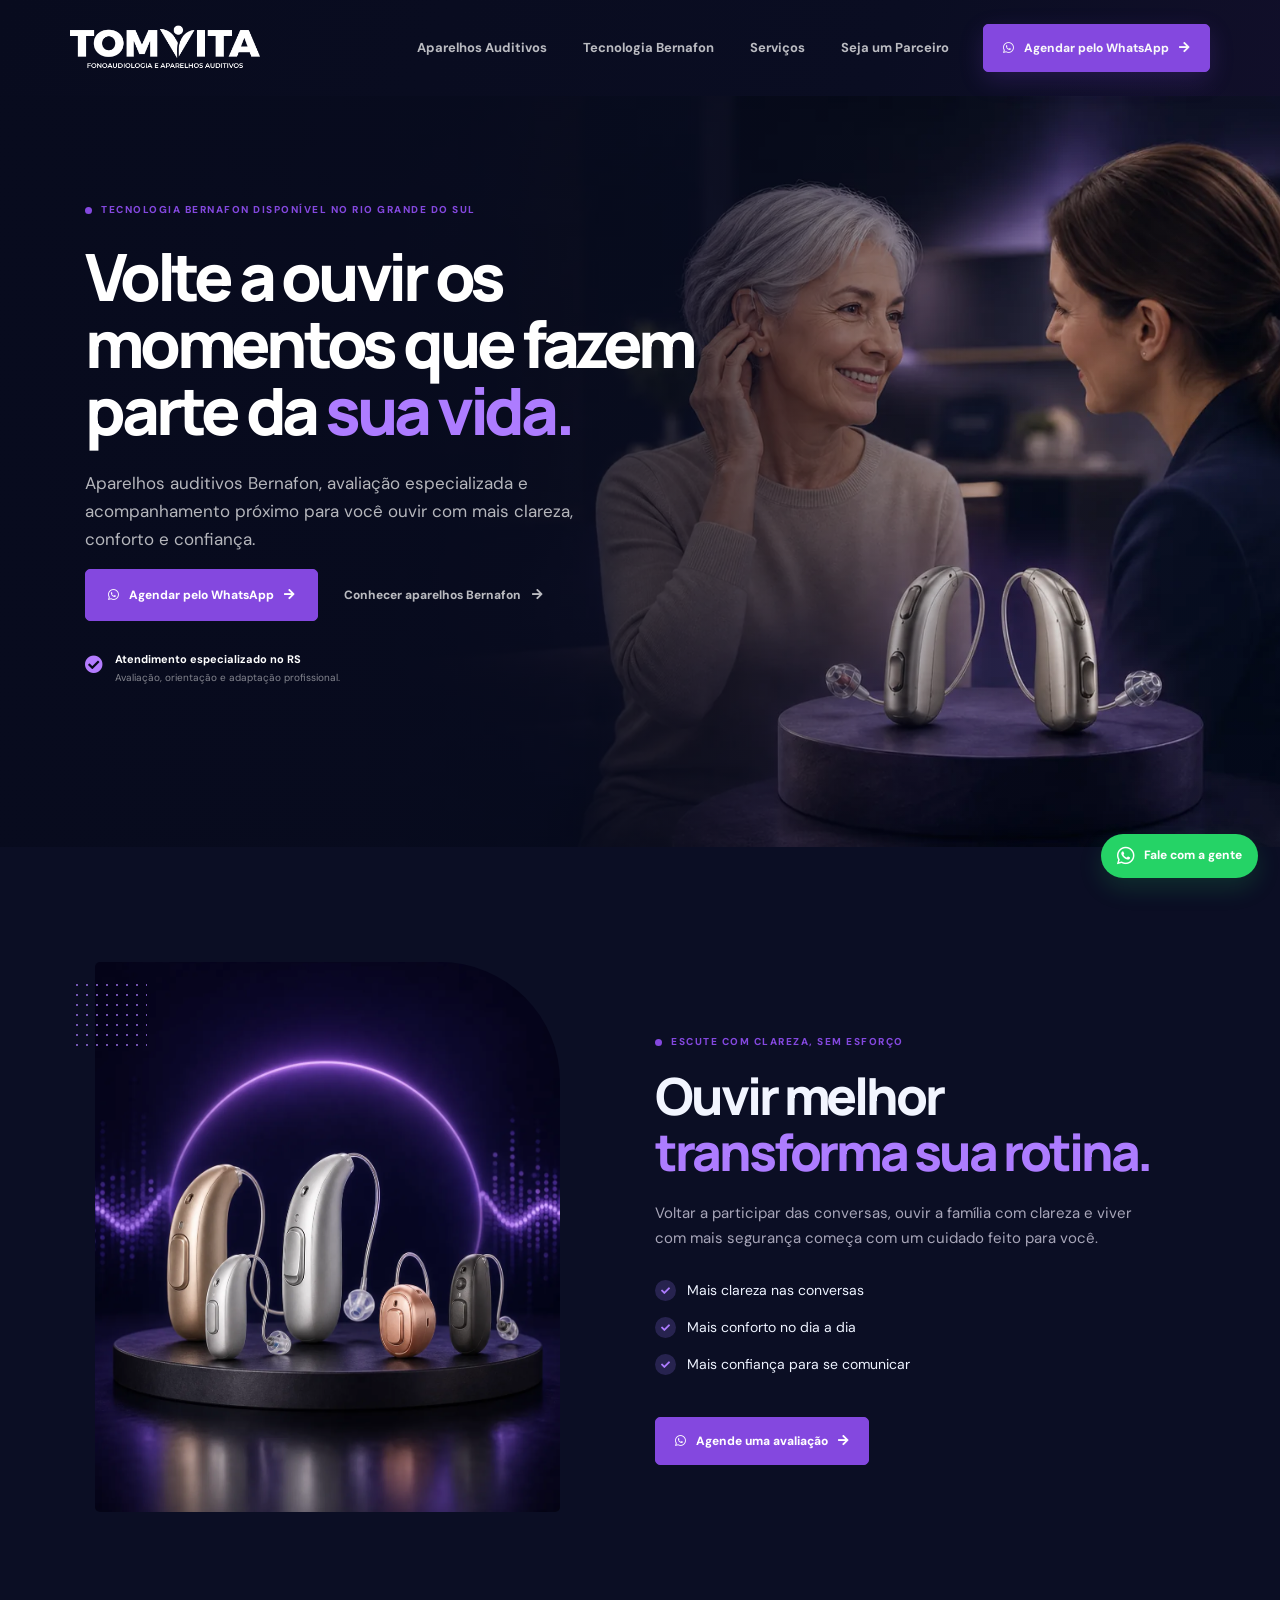
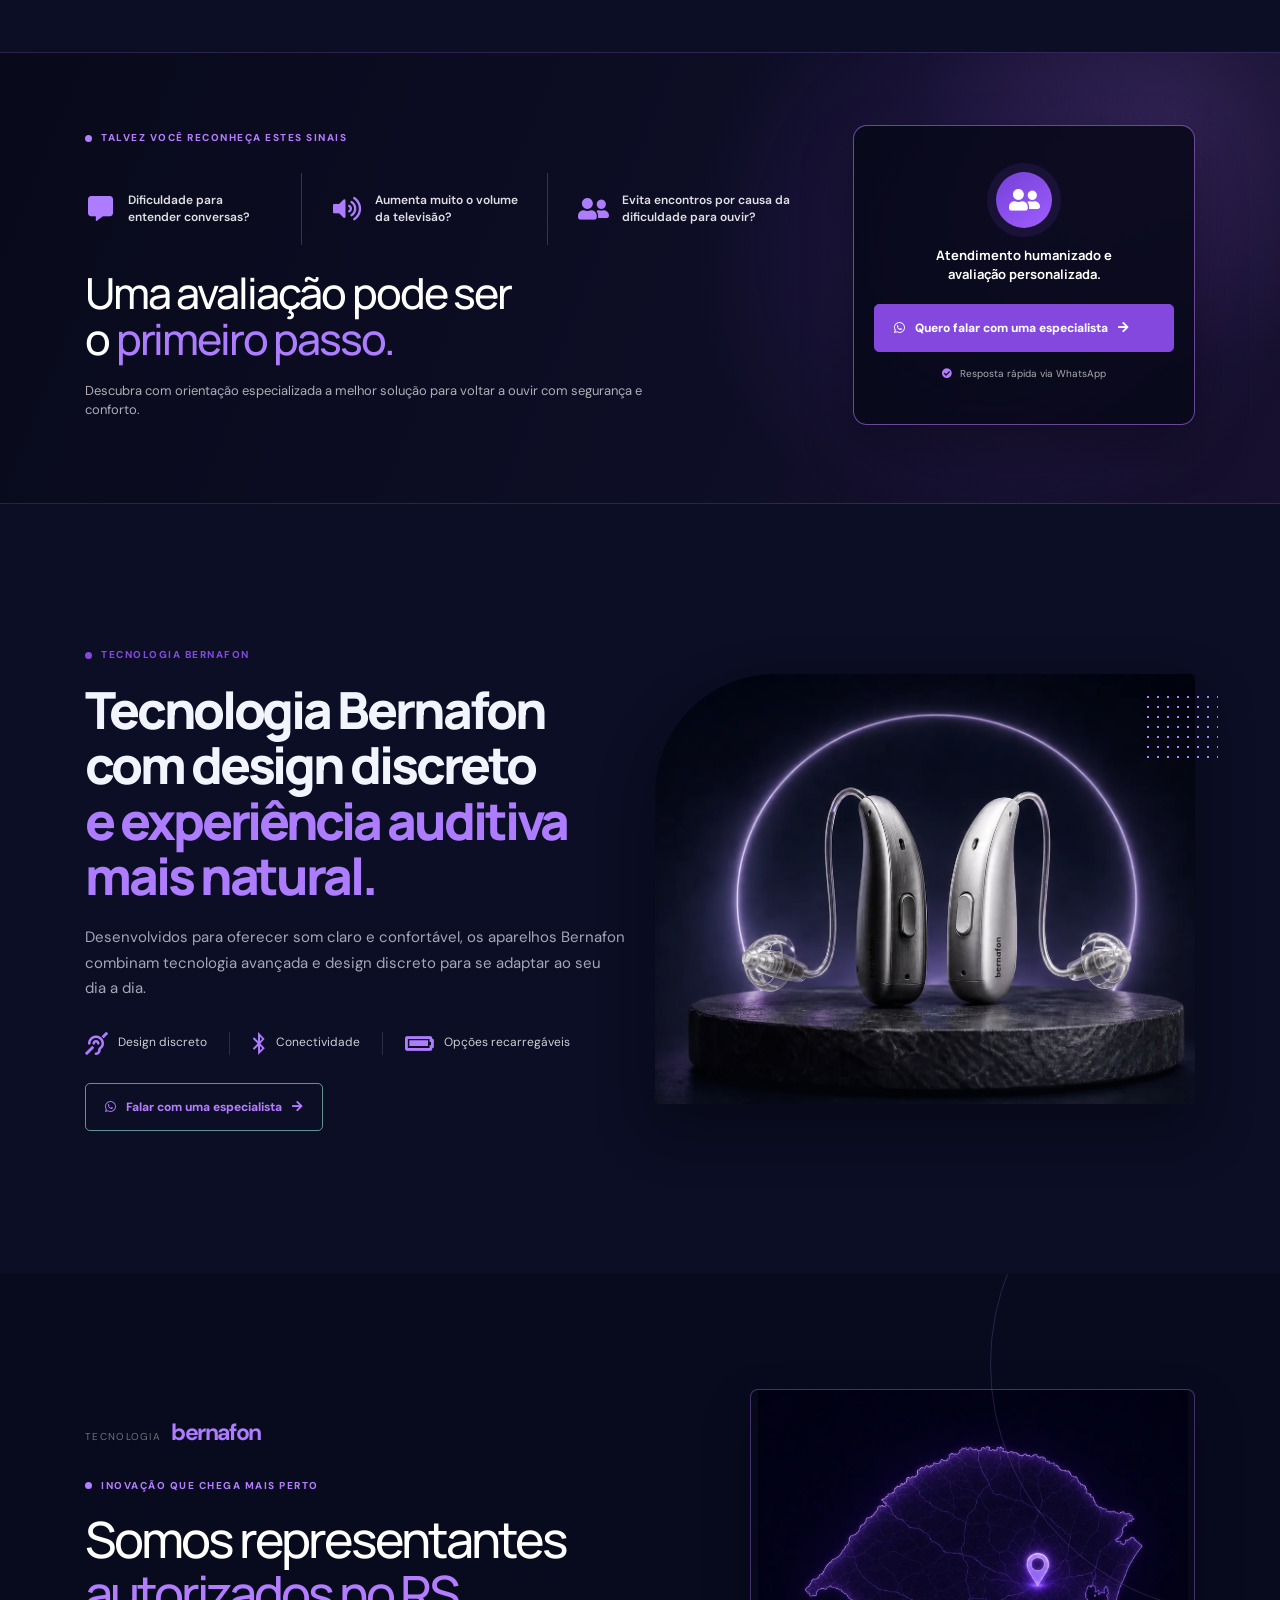
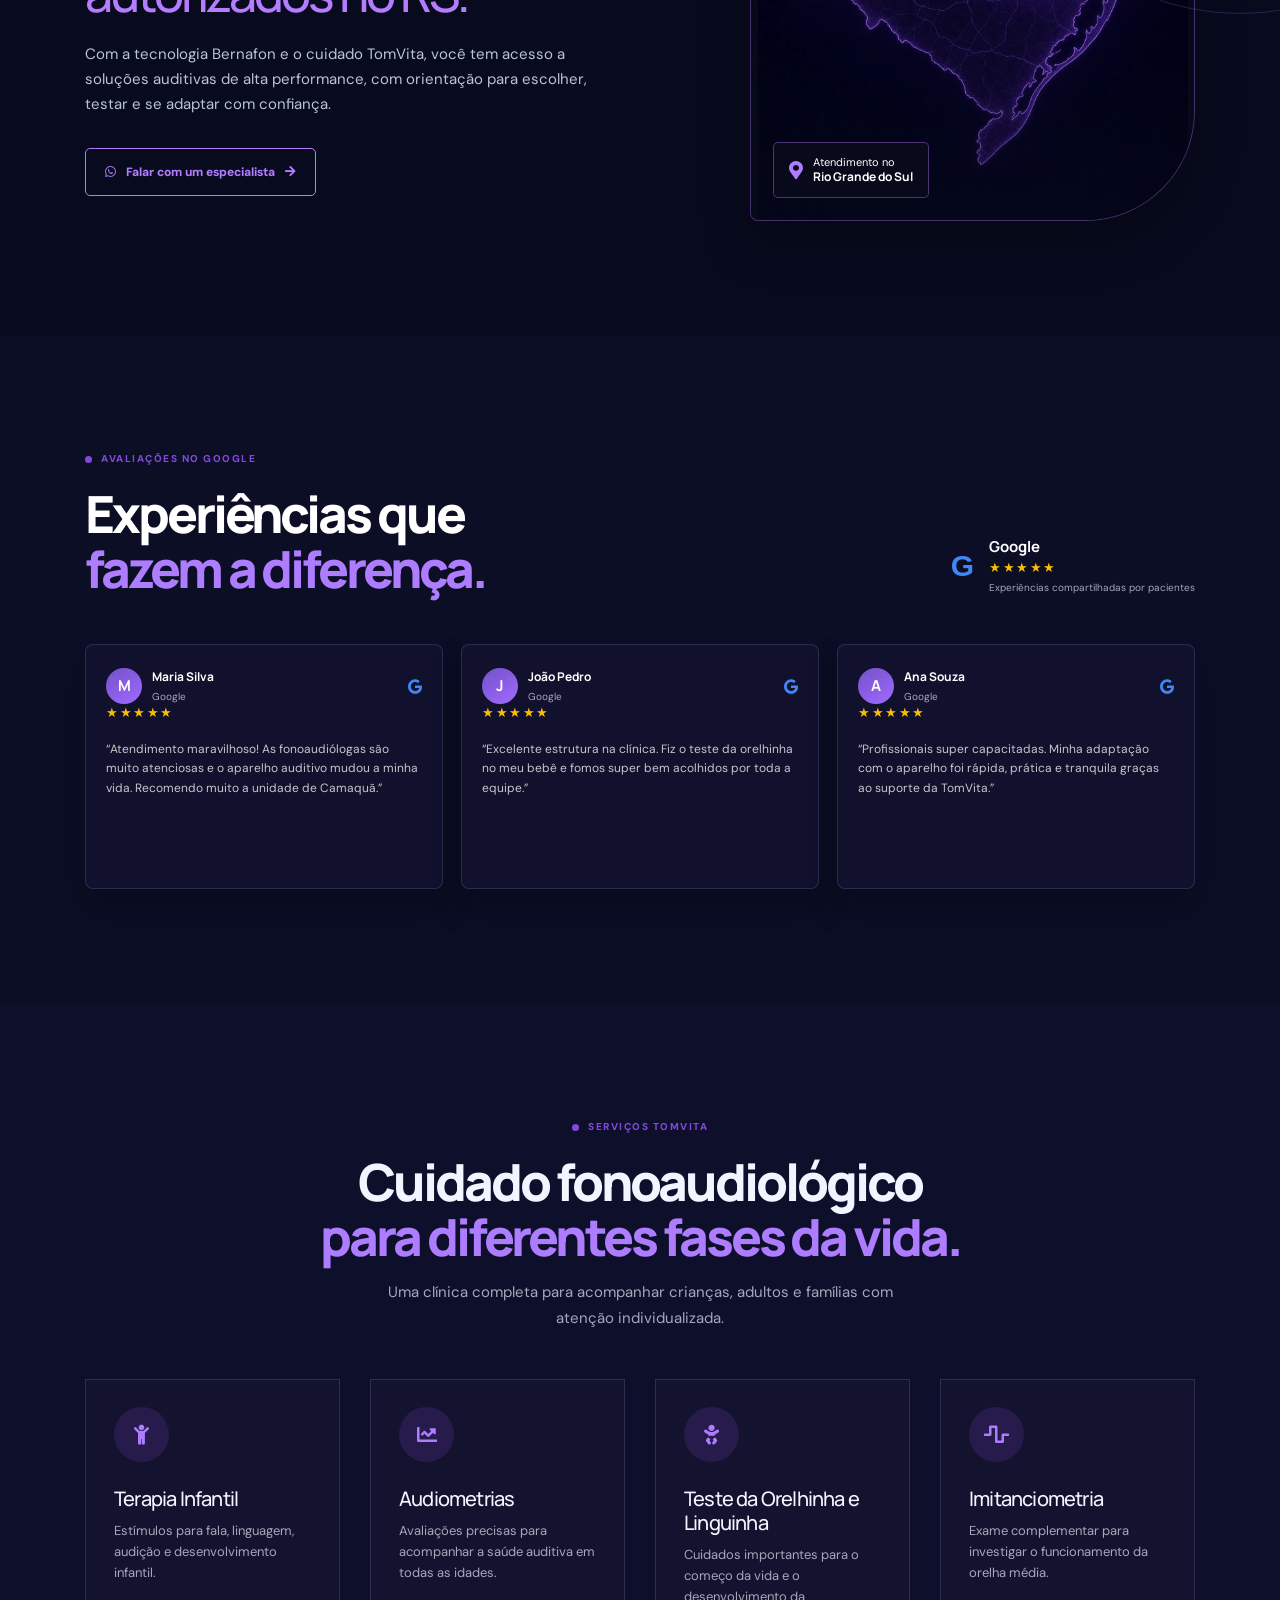
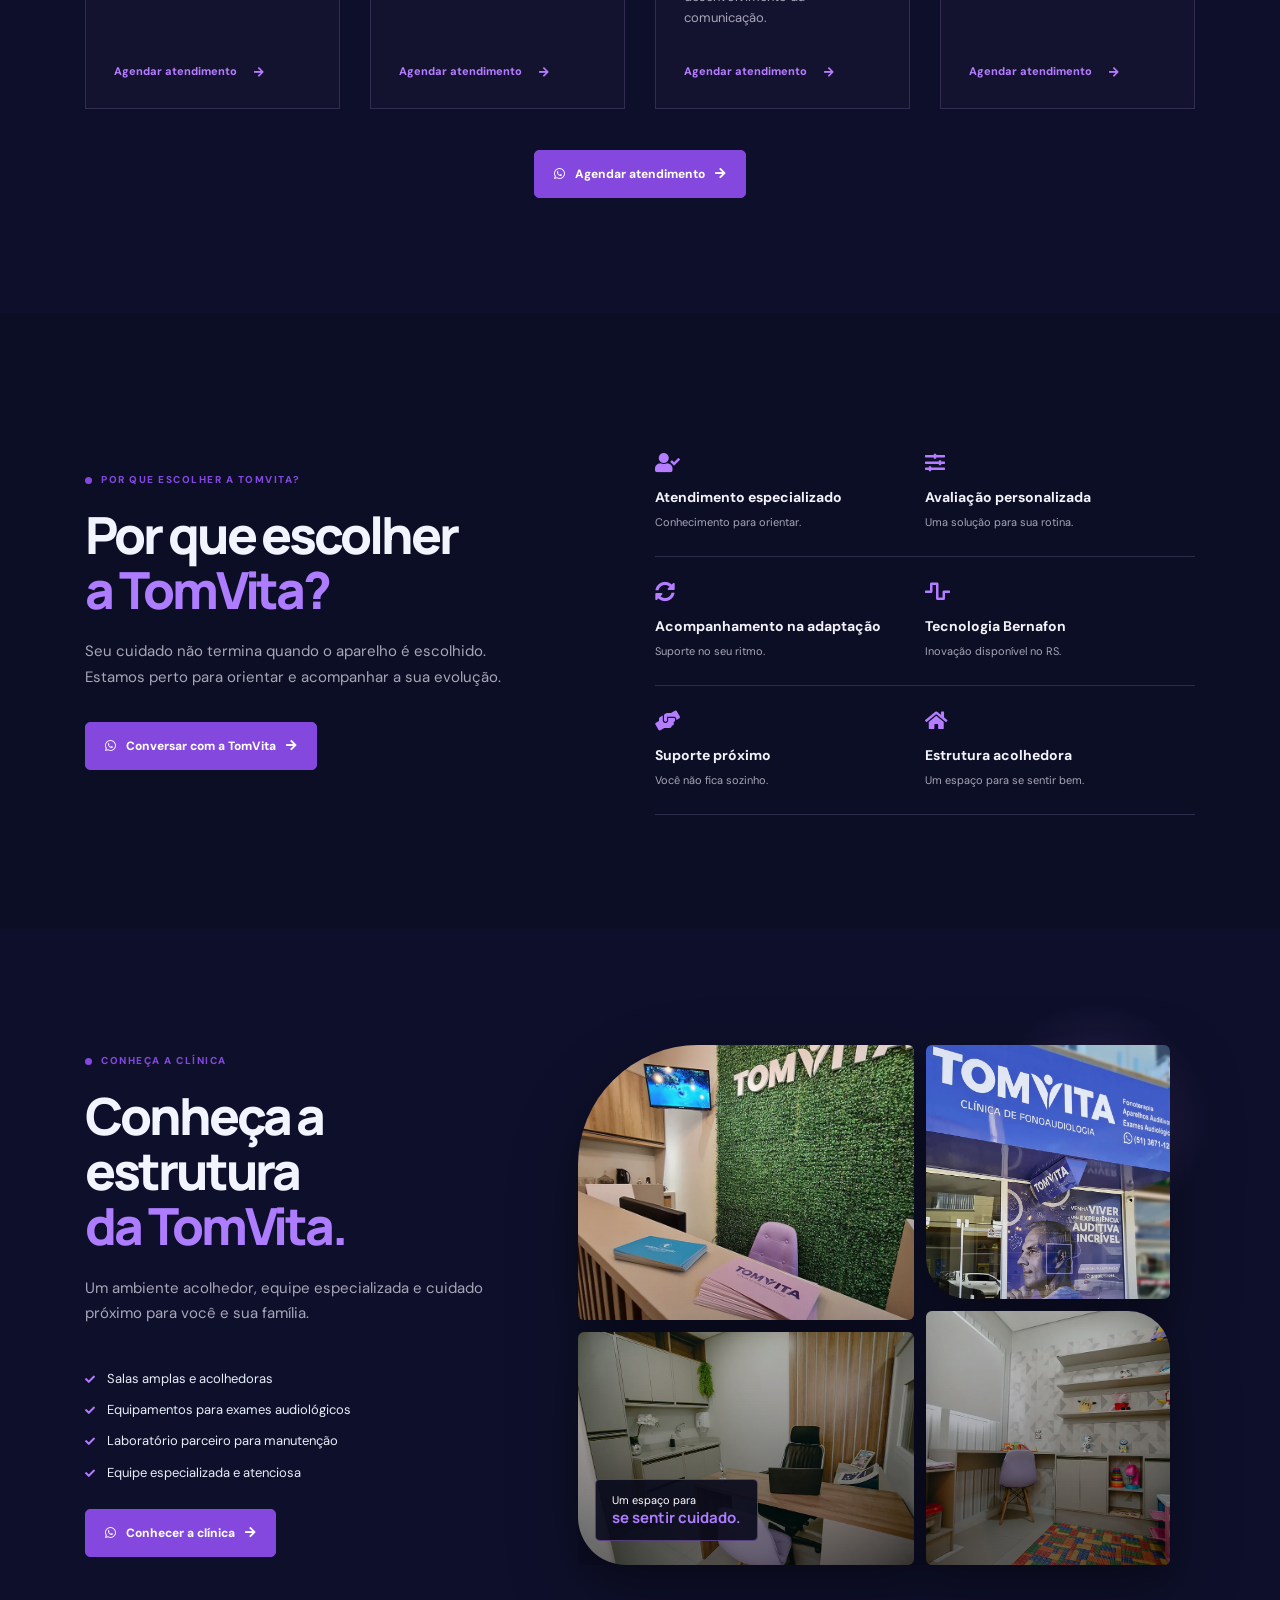
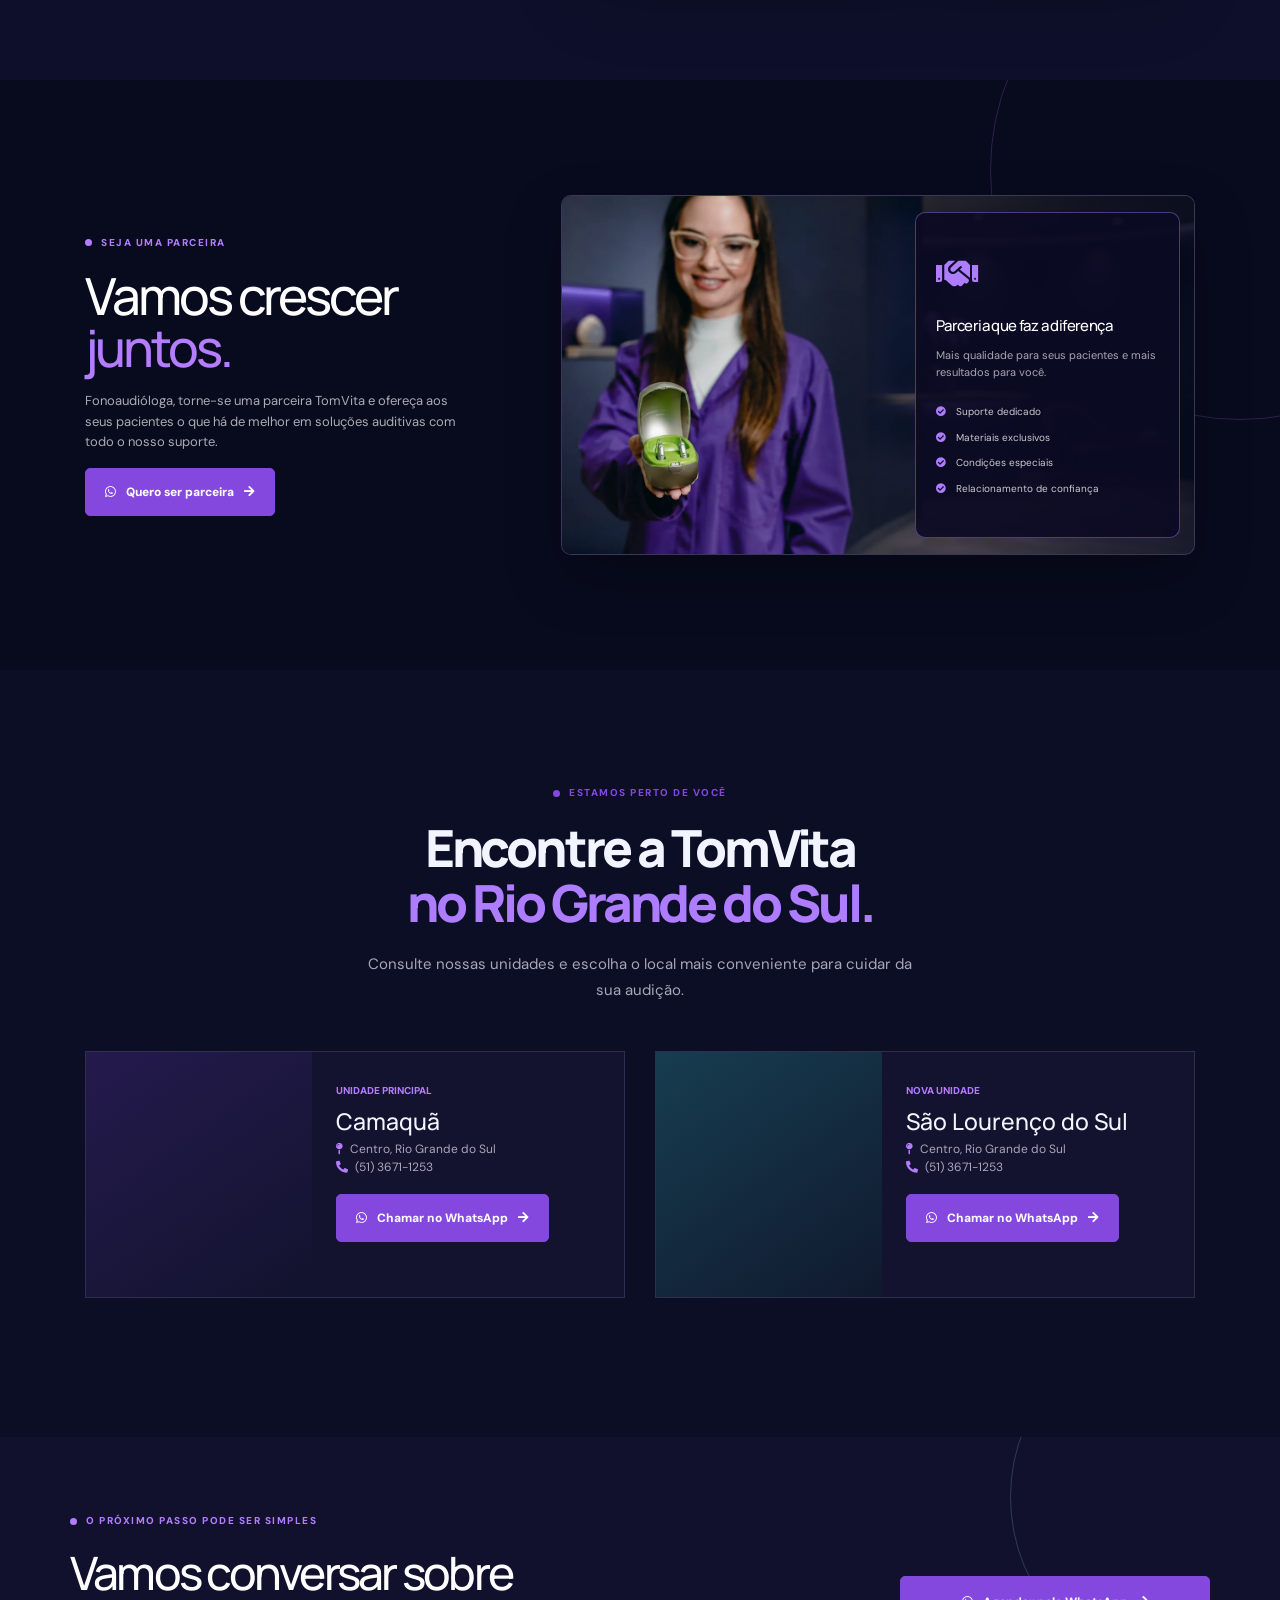
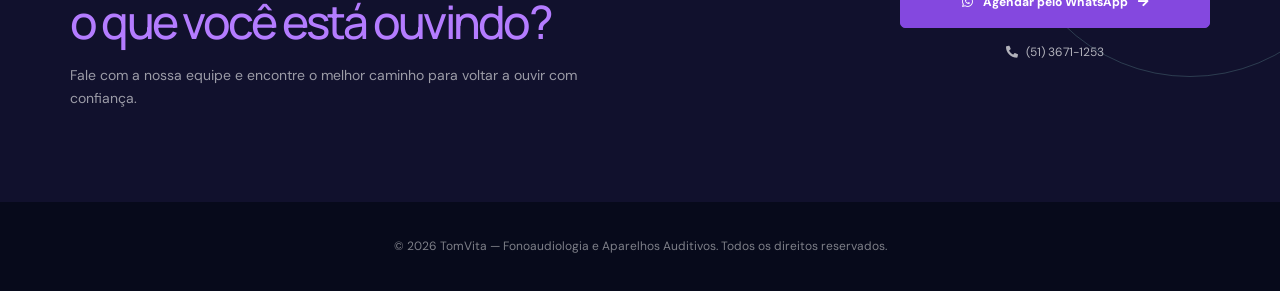
==== index.html @ 0e1b79d2 "Create TomVita landing page" ====
<!doctype html>
<html lang="pt-BR">
  <head>
    <meta charset="utf-8">
    <meta name="viewport" content="width=device-width, initial-scale=1, shrink-to-fit=no">
    <meta name="description" content="TomVita: fonoaudiologia, exames audiológicos e aparelhos auditivos Bernafon em Camaquã e São Lourenço do Sul. Atendimento especializado no Rio Grande do Sul.">
    <meta name="author" content="TomVita">
    <meta name="robots" content="index, follow">
    <meta name="theme-color" content="#080b1e">
    <link rel="canonical" href="https://tomvita.com.br/">
    <link rel="icon" href="assets/images/favicon.ico" type="image/x-icon">
    <link rel="apple-touch-icon" href="assets/images/tomvita-logo.png">
    <meta property="og:type" content="website">
    <meta property="og:locale" content="pt_BR">
    <meta property="og:site_name" content="TomVita">
    <meta property="og:title" content="TomVita | Fonoaudiologia e aparelhos auditivos no RS">
    <meta property="og:description" content="Cuidado em saúde auditiva, exames audiológicos e aparelhos auditivos Bernafon com atendimento especializado no Rio Grande do Sul.">
    <meta property="og:url" content="https://tomvita.com.br/">
    <meta property="og:image" content="https://tomvita.com.br/assets/images/tomvita-hero-bg.webp">
    <meta property="og:image:alt" content="Atendimento auditivo TomVita com aparelhos Bernafon">
    <meta name="twitter:card" content="summary_large_image">
    <meta name="twitter:title" content="TomVita | Fonoaudiologia e aparelhos auditivos no RS">
    <meta name="twitter:description" content="Cuidado em saúde auditiva, exames audiológicos e aparelhos auditivos Bernafon no Rio Grande do Sul.">
    <meta name="twitter:image" content="https://tomvita.com.br/assets/images/tomvita-hero-bg.webp">
    <title>TomVita | Fonoaudiologia e aparelhos auditivos no RS</title>
    <link rel="preload" as="image" href="assets/images/tomvita-hero-bg.webp" fetchpriority="high">

    <script type="application/ld+json">
    {
      "@context": "https://schema.org",
      "@type": "MedicalClinic",
      "@id": "https://tomvita.com.br/#medicalclinic",
      "name": "TomVita",
      "alternateName": "TomVita Fonoaudiologia e Aparelhos Auditivos",
      "url": "https://tomvita.com.br/",
      "logo": "https://tomvita.com.br/assets/images/tomvita-logo.webp",
      "image": "https://tomvita.com.br/assets/images/tomvita-hero-bg.webp",
      "description": "Clínica de fonoaudiologia, exames audiológicos e aparelhos auditivos Bernafon com atendimento especializado no Rio Grande do Sul.",
      "telephone": "+55 51 3671-1253",
      "medicalSpecialty": "Audiology",
      "areaServed": {
        "@type": "State",
        "name": "Rio Grande do Sul"
      },
      "address": {
        "@type": "PostalAddress",
        "addressLocality": "Camaquã",
        "addressRegion": "RS",
        "addressCountry": "BR"
      },
      "location": [
        {
          "@type": "Place",
          "name": "TomVita Camaquã",
          "address": {
            "@type": "PostalAddress",
            "addressLocality": "Camaquã",
            "addressRegion": "RS",
            "addressCountry": "BR"
          }
        },
        {
          "@type": "Place",
          "name": "TomVita São Lourenço do Sul",
          "address": {
            "@type": "PostalAddress",
            "addressLocality": "São Lourenço do Sul",
            "addressRegion": "RS",
            "addressCountry": "BR"
          }
        }
      ],
      "contactPoint": {
        "@type": "ContactPoint",
        "telephone": "+55 51 3671-1253",
        "contactType": "customer service",
        "areaServed": "BR",
        "availableLanguage": "pt-BR"
      },
      "hasOfferCatalog": {
        "@type": "OfferCatalog",
        "name": "Serviços TomVita",
        "itemListElement": [
          { "@type": "Offer", "itemOffered": { "@type": "Service", "name": "Terapia Infantil" } },
          { "@type": "Offer", "itemOffered": { "@type": "Service", "name": "Audiometrias" } },
          { "@type": "Offer", "itemOffered": { "@type": "Service", "name": "Teste da Orelhinha e Linguinha" } },
          { "@type": "Offer", "itemOffered": { "@type": "Service", "name": "Imitanciometria" } },
          { "@type": "Offer", "itemOffered": { "@type": "Service", "name": "Aparelhos auditivos Bernafon" } }
        ]
      }
    }
    </script>

    <link rel="preconnect" href="https://fonts.googleapis.com">
    <link rel="preconnect" href="https://fonts.gstatic.com" crossorigin>
    <link href="https://fonts.googleapis.com/css2?family=DM+Sans:wght@400;500;600;700&family=Manrope:wght@600;700;800&display=swap" rel="stylesheet">
    <link rel="stylesheet" href="https://cdn.jsdelivr.net/npm/bootstrap@4.5.0/dist/css/bootstrap.min.css">
    <link rel="stylesheet" href="https://cdnjs.cloudflare.com/ajax/libs/font-awesome/5.15.4/css/all.min.css">
    <link rel="stylesheet" href="assets/css/styles.css">
  </head>

  <body>
    <header class="site-header" id="inicio">
      <nav class="navbar navbar-expand-lg navbar-dark container px-0">
        <a class="navbar-brand" href="#inicio"><img src="assets/images/tomvita-logo.webp" alt="TomVita — Fonoaudiologia e aparelhos auditivos"></a>
        <button class="navbar-toggler" type="button" data-toggle="collapse" data-target="#mainNav" aria-controls="mainNav" aria-expanded="false" aria-label="Abrir menu"><span class="navbar-toggler-icon"></span></button>
        <div class="collapse navbar-collapse" id="mainNav">
          <ul class="navbar-nav ml-auto align-items-lg-center">
            <li class="nav-item"><a class="nav-link" href="#aparelhos">Aparelhos Auditivos</a></li>
            <li class="nav-item"><a class="nav-link" href="#bernafon">Tecnologia Bernafon</a></li>
            <li class="nav-item"><a class="nav-link" href="#servicos">Serviços</a></li>
            <li class="nav-item"><a class="nav-link" href="#parceiros">Seja um Parceiro</a></li>
            <li class="nav-item ml-lg-3 mt-3 mt-lg-0"><a class="btn btn-outline-light nav-cta" href="#contato"><i class="fab fa-whatsapp mr-2"></i>Agendar pelo WhatsApp<i class="fas fa-arrow-right ml-2"></i></a></li>
          </ul>
        </div>
      </nav>

      <section class="hero-section">
        <div class="hero-orb orb-one"></div><div class="hero-orb orb-two"></div>
        <div class="container position-relative">
          <div class="row align-items-center">
            <div class="col-lg-7 hero-copy">
              <div class="eyebrow eyebrow-purple"><span></span> Tecnologia Bernafon disponível no Rio Grande do Sul</div>
              <h1>Volte a ouvir os momentos que fazem parte da <em>sua vida.</em></h1>
              <p>Aparelhos auditivos Bernafon, avaliação especializada e acompanhamento próximo para você ouvir com mais clareza, conforto e confiança.</p>
              <a href="#contato" class="btn btn-coral btn-lg mr-2"><i class="fab fa-whatsapp mr-2"></i>Agendar pelo WhatsApp<i class="fas fa-arrow-right ml-2"></i></a>
              <a href="#aparelhos" class="hero-secondary">Conhecer aparelhos Bernafon <i class="fas fa-arrow-right ml-2"></i></a>
              <div class="hero-trust"><i class="fas fa-check-circle"></i><span><strong>Atendimento especializado no RS</strong><small>Avaliação, orientação e adaptação profissional.</small></span></div>
            </div>
            <div class="col-lg-6 hero-visual-wrap">
              <div class="hero-visual">
                <div class="image-prompt"><span>Você ouve,<br><strong>mas não entende?</strong></span><i class="fas fa-volume-up"></i></div>
                <div class="hero-image"><img src="https://images.unsplash.com/photo-1559839734-2b71ea197ec2?auto=format&fit=crop&w=1100&q=85" alt="Fonoaudióloga conversando com uma paciente"></div>
                <div class="hero-card"><i class="fas fa-heart"></i><span><strong>Cuidado que acolhe</strong><small>para você e sua família</small></span></div>
                <div class="orbit orbit-a"></div><div class="orbit orbit-b"></div><div class="orbit-dot"></div>
              </div>
            </div>
          </div>
        </div>
      </section>
    </header>

    <main>
      <section class="listen-section section-light" id="sobre">
        <div class="container">
          <div class="row align-items-center">
            <div class="col-lg-6 mb-5 mb-lg-0 reveal"><div class="portrait-frame"><img src="assets/images/tomvita-listen-devices.webp" alt="Aparelhos auditivos Bernafon em composição premium"><div class="dot-pattern"></div></div></div>
            <div class="col-lg-6 reveal"><div class="eyebrow eyebrow-purple"><span></span> Escute com clareza, sem esforço</div><h2>Ouvir melhor<br><strong>transforma sua rotina.</strong></h2><p class="lead-copy">Voltar a participar das conversas, ouvir a família com clareza e viver com mais segurança começa com um cuidado feito para você.</p><ul class="pain-list"><li><i class="fas fa-check"></i><span>Mais clareza nas conversas</span></li><li><i class="fas fa-check"></i><span>Mais conforto no dia a dia</span></li><li><i class="fas fa-check"></i><span>Mais confiança para se comunicar</span></li></ul><a href="#contato" class="btn btn-purple listen-cta"><i class="fab fa-whatsapp mr-2"></i>Agende uma avaliação<i class="fas fa-arrow-right ml-2"></i></a></div>
          </div>
        </div>
      </section>

      <section class="conversion-cta">
        <div class="container"><div class="conversion-inner reveal"><div class="conversion-copy"><div class="eyebrow eyebrow-light"><span></span> Talvez você reconheça estes sinais</div><div class="conversion-phrases"><span><i class="fas fa-comment-alt"></i><strong>Dificuldade para entender conversas?</strong></span><span><i class="fas fa-volume-up"></i><strong>Aumenta muito o volume da televisão?</strong></span><span><i class="fas fa-user-friends"></i><strong>Evita encontros por causa da dificuldade para ouvir?</strong></span></div><h2>Uma avaliação pode ser<br>o <em>primeiro passo.</em></h2><p class="conversion-support">Descubra com orientação especializada a melhor solução para voltar a ouvir com segurança e conforto.</p></div><div class="conversion-card"><div class="conversion-card-icon"><i class="fas fa-user-friends"></i></div><strong>Atendimento humanizado e<br>avaliação personalizada.</strong><a href="#contato" class="btn btn-purple"><i class="fab fa-whatsapp mr-2"></i>Quero falar com uma especialista<i class="fas fa-arrow-right ml-2"></i></a><small><i class="fas fa-check-circle mr-2"></i>Resposta rápida via WhatsApp</small></div></div></div>
      </section>

      <section class="models-section section-light" id="aparelhos">
        <div class="container">
          <div class="models-feature row align-items-center">
            <div class="col-lg-6 reveal">
              <div class="eyebrow eyebrow-purple"><span></span> Tecnologia Bernafon</div>
              <h2>Tecnologia Bernafon com design discreto<br><strong>e experiência auditiva mais natural.</strong></h2>
              <p class="lead-copy">Desenvolvidos para oferecer som claro e confortável, os aparelhos Bernafon combinam tecnologia avançada e design discreto para se adaptar ao seu dia a dia.</p>
              <div class="models-benefits"><div><i class="fas fa-deaf"></i><span>Design discreto</span></div><div><i class="fab fa-bluetooth-b"></i><span>Conectividade</span></div><div><i class="fas fa-battery-full"></i><span>Opções recarregáveis</span></div></div>
              <div class="models-actions reveal"><a href="https://wa.me/555136711253?text=Ol%C3%A1%2C%20gostaria%20de%20falar%20sobre%20os%20aparelhos%20Bernafon%20da%20TomVita." target="_blank" rel="noopener" class="btn btn-ghost"><i class="fab fa-whatsapp mr-2"></i>Falar com uma especialista<i class="fas fa-arrow-right ml-2"></i></a></div>
            </div>
            <div class="col-lg-6 mt-5 mt-lg-0 reveal"><div class="models-feature-visual"><img src="assets/images/tomvita-bernafon-feature-marked.webp" alt="Dois aparelhos auditivos Bernafon em pedestal de pedra escura"></div></div>
          </div>
        </div>
      </section>

      <section class="bernafon-section section-dark-purple" id="bernafon">
        <div class="container"><div class="row align-items-center"><div class="col-lg-6 reveal"><div class="brand-lockup"><span>TECNOLOGIA</span><strong>bernafon</strong></div><div class="eyebrow eyebrow-light"><span></span> Inovação que chega mais perto</div><h2>Somos representantes<br><em>autorizados no RS.</em></h2><p>Com a tecnologia Bernafon e o cuidado TomVita, você tem acesso a soluções auditivas de alta performance, com orientação para escolher, testar e se adaptar com confiança.</p><a href="#contato" class="btn btn-outline-aqua mt-3"><i class="fab fa-whatsapp mr-2"></i>Falar com um especialista<i class="fas fa-arrow-right ml-2"></i></a></div><div class="col-lg-5 offset-lg-1 mt-5 mt-lg-0 reveal"><div class="rs-map-card"><img src="assets/images/tomvita-rs-map.webp" alt="Mapa estilizado do Rio Grande do Sul com localização em destaque"><div class="rs-map-badge"><i class="fas fa-map-marker-alt"></i><span>Atendimento no<br><strong>Rio Grande do Sul</strong></span></div></div></div></div></div>
      </section>

      <section class="testimonials-section section-light" id="depoimentos">
        <div class="container"><div class="google-reviews-header row align-items-end mb-5 reveal"><div class="col-lg-7"><div class="eyebrow eyebrow-purple"><span></span> Avaliações no Google</div><h2>Experiências que<br><strong>fazem a diferença.</strong></h2></div><div class="col-lg-5"><div class="google-summary"><span class="google-mark">G</span><div><strong>Google</strong><div class="google-stars">★★★★★</div><small>Experiências compartilhadas por pacientes</small></div></div></div></div><div class="google-reviews-grid reveal"><article class="google-review-card"><div class="google-review-head"><span class="google-avatar">M</span><div><strong>Maria Silva</strong><small>Google</small></div><i class="fab fa-google google-card-mark"></i></div><div class="google-stars">★★★★★</div><blockquote>“Atendimento maravilhoso! As fonoaudiólogas são muito atenciosas e o aparelho auditivo mudou a minha vida. Recomendo muito a unidade de Camaquã.”</blockquote></article><article class="google-review-card"><div class="google-review-head"><span class="google-avatar">J</span><div><strong>João Pedro</strong><small>Google</small></div><i class="fab fa-google google-card-mark"></i></div><div class="google-stars">★★★★★</div><blockquote>“Excelente estrutura na clínica. Fiz o teste da orelhinha no meu bebê e fomos super bem acolhidos por toda a equipe.”</blockquote></article><article class="google-review-card"><div class="google-review-head"><span class="google-avatar">A</span><div><strong>Ana Souza</strong><small>Google</small></div><i class="fab fa-google google-card-mark"></i></div><div class="google-stars">★★★★★</div><blockquote>“Profissionais super capacitadas. Minha adaptação com o aparelho foi rápida, prática e tranquila graças ao suporte da TomVita.”</blockquote></article></div></div>
      </section>

      <section class="services-section section-lavender" id="servicos">


        <div class="container"><div class="section-head section-head-centered reveal"><div class="eyebrow eyebrow-purple justify-content-center"><span></span> Serviços TomVita</div><h2>Cuidado fonoaudiológico<br><strong>para diferentes fases da vida.</strong></h2><p class="lead-copy mx-auto mb-0">Uma clínica completa para acompanhar crianças, adultos e famílias com atenção individualizada.</p></div><div class="row services-grid mt-5"><div class="col-lg-3 col-md-6 mb-4 reveal"><article class="service-card"><div class="service-icon"><i class="fas fa-child"></i></div><h3>Terapia Infantil</h3><p>Estímulos para fala, linguagem, audição e desenvolvimento infantil.</p><a href="#contato">Agendar atendimento <i class="fas fa-arrow-right ml-2"></i></a></article></div><div class="col-lg-3 col-md-6 mb-4 reveal"><article class="service-card"><div class="service-icon"><i class="fas fa-chart-line"></i></div><h3>Audiometrias</h3><p>Avaliações precisas para acompanhar a saúde auditiva em todas as idades.</p><a href="#contato">Agendar atendimento <i class="fas fa-arrow-right ml-2"></i></a></article></div><div class="col-lg-3 col-md-6 mb-4 reveal"><article class="service-card"><div class="service-icon"><i class="fas fa-baby"></i></div><h3>Teste da Orelhinha e Linguinha</h3><p>Cuidados importantes para o começo da vida e o desenvolvimento da comunicação.</p><a href="#contato">Agendar atendimento <i class="fas fa-arrow-right ml-2"></i></a></article></div><div class="col-lg-3 col-md-6 mb-4 reveal"><article class="service-card"><div class="service-icon"><i class="fas fa-wave-square"></i></div><h3>Imitanciometria</h3><p>Exame complementar para investigar o funcionamento da orelha média.</p><a href="#contato">Agendar atendimento <i class="fas fa-arrow-right ml-2"></i></a></article></div></div><div class="service-action reveal"><a href="#contato" class="btn btn-purple">Agendar atendimento <i class="fas fa-arrow-right ml-2"></i></a></div></div>
      </section>

      <section class="why-section section-light">
        <div class="container"><div class="row align-items-center"><div class="col-lg-5 reveal"><div class="eyebrow eyebrow-purple"><span></span> Por que escolher a TomVita?</div><h2>Por que escolher<br><strong>a TomVita?</strong></h2><p class="lead-copy">Seu cuidado não termina quando o aparelho é escolhido. Estamos perto para orientar e acompanhar a sua evolução.</p><a href="#contato" class="btn btn-purple mt-3">Conversar com a TomVita <i class="fas fa-arrow-right ml-2"></i></a></div><div class="col-lg-6 offset-lg-1 mt-5 mt-lg-0 reveal"><div class="benefits-grid"><div><i class="fas fa-user-check"></i><strong>Atendimento especializado</strong><span>Conhecimento para orientar.</span></div><div><i class="fas fa-sliders-h"></i><strong>Avaliação personalizada</strong><span>Uma solução para sua rotina.</span></div><div><i class="fas fa-sync-alt"></i><strong>Acompanhamento na adaptação</strong><span>Suporte no seu ritmo.</span></div><div><i class="fas fa-wave-square"></i><strong>Tecnologia Bernafon</strong><span>Inovação disponível no RS.</span></div><div><i class="fas fa-hands-helping"></i><strong>Suporte próximo</strong><span>Você não fica sozinho.</span></div><div><i class="fas fa-home"></i><strong>Estrutura acolhedora</strong><span>Um espaço para se sentir bem.</span></div></div></div></div></div>
      </section>

      <section class="clinic-section section-lavender" id="clinica">
        <div class="container"><div class="row align-items-center"><div class="col-lg-6 order-lg-2 reveal"><div class="clinic-mosaic"><div class="clinic-mosaic-main"><img src="assets/images/tomvita-clinic-reception.webp" alt="Recepção da clínica TomVita"></div><div class="clinic-mosaic-side"><div><img src="assets/images/tomvita-clinic-exterior.webp" alt="Fachada da clínica TomVita"></div><div><img src="assets/images/tomvita-clinic-kids.webp" alt="Sala infantil da clínica TomVita"></div></div><div class="clinic-mosaic-bottom"><img src="assets/images/tomvita-clinic-room.webp" alt="Sala de atendimento da clínica TomVita"></div><span class="clinic-mosaic-label">Um espaço para<br><strong>se sentir cuidado.</strong></span></div></div><div class="col-lg-5 order-lg-1 reveal"><div class="eyebrow eyebrow-purple"><span></span> Conheça a clínica</div><h2>Conheça a estrutura<br><strong>da TomVita.</strong></h2><p class="lead-copy">Um ambiente acolhedor, equipe especializada e cuidado próximo para você e sua família.</p><ul class="clinic-list"><li><i class="fas fa-check"></i> Salas amplas e acolhedoras</li><li><i class="fas fa-check"></i> Equipamentos para exames audiológicos</li><li><i class="fas fa-check"></i> Laboratório parceiro para manutenção</li><li><i class="fas fa-check"></i> Equipe especializada e atenciosa</li></ul><a href="#contato" class="btn btn-purple mt-3">Conhecer a clínica <i class="fas fa-arrow-right ml-2"></i></a></div></div></div>
      </section>

      <section class="partner-section section-dark-purple" id="parceiros"><div class="container"><div class="partner-inner reveal"><div class="partner-copy"><div class="eyebrow eyebrow-light"><span></span> Seja uma parceira</div><h2>Vamos crescer<br><em>juntos.</em></h2><p>Fonoaudióloga, torne-se uma parceira TomVita e ofereça aos seus pacientes o que há de melhor em soluções auditivas com todo o nosso suporte.</p><a href="https://wa.me/555136711253?text=Ol%C3%A1%2C%20quero%20conhecer%20a%20parceria%20TomVita." target="_blank" rel="noopener" class="btn btn-purple mt-3">Quero ser parceira</a></div><div class="partner-visual"><img src="assets/images/tomvita-partner-banner.webp" alt="Profissional da saúde apresentando um aparelho auditivo"><aside class="partner-card"><div class="partner-card-icon"><i class="fas fa-handshake"></i></div><h3>Parceria que faz a diferença</h3><p>Mais qualidade para seus pacientes e mais resultados para você.</p><ul><li><i class="fas fa-check-circle"></i> Suporte dedicado</li><li><i class="fas fa-check-circle"></i> Materiais exclusivos</li><li><i class="fas fa-check-circle"></i> Condições especiais</li><li><i class="fas fa-check-circle"></i> Relacionamento de confiança</li></ul></aside></div></div></div></section>

      <section class="locations-section section-light" id="localizacao"><div class="container"><div class="section-head section-head-centered reveal"><div class="eyebrow eyebrow-purple justify-content-center"><span></span> Estamos perto de você</div><h2>Encontre a TomVita<br><strong>no Rio Grande do Sul.</strong></h2><p class="lead-copy mx-auto mb-0">Consulte nossas unidades e escolha o local mais conveniente para cuidar da sua audição.</p></div><div class="row mt-5"><div class="col-md-6 mb-4 reveal"><article class="location-card"><div class="map-placeholder"><iframe class="location-map" title="Mapa da unidade TomVita em Camaquã" src="https://www.google.com/maps?q=Camaqu%C3%A3%2C%20RS&output=embed" loading="lazy" referrerpolicy="no-referrer-when-downgrade"></iframe></div><div class="location-body"><span class="location-tag">Unidade principal</span><h3>Camaquã</h3><p><i class="fas fa-map-pin mr-1"></i> Centro, Rio Grande do Sul<br><i class="fas fa-phone-alt mr-1"></i> (51) 3671-1253</p><a href="https://wa.me/555136711253" target="_blank" rel="noopener" class="btn btn-purple btn-sm">Chamar no WhatsApp <i class="fab fa-whatsapp ml-2"></i></a></div></article></div><div class="col-md-6 mb-4 reveal"><article class="location-card"><div class="map-placeholder map-second"><iframe class="location-map" title="Mapa da unidade TomVita em São Lourenço do Sul" src="https://www.google.com/maps?q=S%C3%A3o+Louren%C3%A7o+do+Sul%2C+RS&output=embed" loading="lazy" referrerpolicy="no-referrer-when-downgrade"></iframe></div><div class="location-body"><span class="location-tag">Nova unidade</span><h3>São Lourenço do Sul</h3><p><i class="fas fa-map-pin mr-1"></i> Centro, Rio Grande do Sul<br><i class="fas fa-phone-alt mr-1"></i> (51) 3671-1253</p><a href="https://wa.me/555136711253" target="_blank" rel="noopener" class="btn btn-purple btn-sm">Chamar no WhatsApp <i class="fab fa-whatsapp ml-2"></i></a></div></article></div></div></div></section>

      <section class="final-cta" id="contato"><div class="container"><div class="final-cta-inner reveal"><div><div class="eyebrow eyebrow-light"><span></span> O próximo passo pode ser simples</div><h2>Vamos conversar sobre<br><em>o que você está ouvindo?</em></h2><p>Fale com a nossa equipe e encontre o melhor caminho para voltar a ouvir com confiança.</p></div><div class="final-actions"><a class="btn btn-coral btn-lg btn-block" href="https://wa.me/555136711253?text=Ol%C3%A1%2C%20vim%20pelo%20site%20da%20TomVita%20e%20gostaria%20de%20agendar%20uma%20avalia%C3%A7%C3%A3o." target="_blank" rel="noopener">Agendar pelo WhatsApp <i class="fab fa-whatsapp ml-2"></i></a><a href="tel:+555136711253" class="phone"><i class="fas fa-phone-alt mr-2"></i>(51) 3671-1253</a></div></div></div></section>
    </main>

    <footer class="site-footer"><div class="container"><div class="footer-simple">© <span id="currentYear"></span> TomVita — Fonoaudiologia e Aparelhos Auditivos. Todos os direitos reservados.</div></div></footer>
    <a class="floating-whatsapp" href="https://wa.me/555136711253?text=Ol%C3%A1%2C%20vim%20pelo%20site%20da%20TomVita." target="_blank" rel="noopener" aria-label="Falar com a TomVita no WhatsApp"><i class="fab fa-whatsapp"></i><span>Fale com a gente</span></a>

    <script src="https://code.jquery.com/jquery-3.5.1.slim.min.js"></script>
    <script src="https://cdn.jsdelivr.net/npm/bootstrap@4.5.0/dist/js/bootstrap.bundle.min.js"></script>
    <script src="assets/js/script.js"></script>
  </body>
</html>
---- assets/css/styles.css ----
:root{--purple-night:#080b1e;--purple-deep:#11112d;--purple:#8448df;--violet:#ad7cff;--lavender:#10102b;--lilac:#302052;--coral:#884bdc;--ink:#f4f3fb;--muted:#a8a6b9;--line:rgba(206,191,255,.17);--white:#fff;--aqua:#b47cff;--surface:#0b0e24;--surface-card:#14132f;--surface-soft:#1a1740}
*{box-sizing:border-box}html{scroll-behavior:smooth}body{background:var(--white);color:var(--ink);font-family:"DM Sans",sans-serif;font-size:16px;line-height:1.65;margin:0;overflow-x:hidden}h1,h2,h3,h4,.navbar-brand{font-family:"Manrope",sans-serif}h1,h2,h3,h4,p{margin-top:0}a{transition:all .22s ease}a:hover{text-decoration:none}.container{max-width:1140px}.topline{background:var(--lilac);color:var(--purple-night);font-size:11px;font-weight:700;letter-spacing:.02em;padding:9px 0}.topline a{color:var(--purple);font-weight:800}.site-header{background:var(--purple-night);color:#fff;min-height:760px;overflow:hidden;position:relative}.site-header:before{background:radial-gradient(circle,rgba(150,109,255,.22),transparent 67%);content:"";height:600px;position:absolute;right:-150px;top:50px;width:600px}.navbar{height:96px;position:relative;z-index:4}.navbar-brand img{display:block;width:190px}.nav-link{color:rgba(255,255,255,.72)!important;font-size:13px;font-weight:700;margin:0 10px}.nav-link:hover{color:#fff!important}.nav-cta{border-radius:5px;font-size:12px;font-weight:800;padding:11px 17px}.hero-section{padding:70px 0 126px;position:relative;z-index:1}.hero-orb{border:1px solid rgba(156,235,220,.3);border-radius:50%;position:absolute}.orb-one{height:520px;right:-180px;top:70px;width:520px}.orb-two{height:390px;right:-115px;top:135px;width:390px}.hero-copy{position:relative;z-index:2}.eyebrow{align-items:center;color:var(--aqua);display:flex;font-size:10px;font-weight:800;letter-spacing:.15em;text-transform:uppercase}.eyebrow span{background:currentColor;border-radius:50%;display:inline-block;height:7px;margin-right:9px;width:7px}.eyebrow-purple{color:var(--purple)}.eyebrow-light{color:var(--aqua)}.hero-copy h1{font-size:clamp(42px,5.1vw,68px);font-weight:800;letter-spacing:-.065em;line-height:1.03;margin:24px 0 24px;max-width:650px}.hero-copy h1 em,.hero-copy h1+em,h2 em{color:var(--aqua);font-style:normal}.hero-copy p{color:rgba(255,255,255,.7);font-size:17px;line-height:1.65;max-width:550px}.btn{border-radius:5px;font-size:12px;font-weight:800;padding:14px 19px}.btn-lg{padding:16px 22px}.btn-coral{background:var(--coral);border:1px solid var(--coral);color:var(--purple-night)}.btn-coral:hover{background:#ff9e91;border-color:#ff9e91;box-shadow:0 12px 25px rgba(255,136,120,.23);color:var(--purple-night);transform:translateY(-2px)}.btn-purple{background:var(--purple);border:1px solid var(--purple);color:#fff}.btn-purple:hover{background:var(--violet);border-color:var(--violet);color:#fff;transform:translateY(-2px)}.btn-outline-aqua{border:1px solid var(--aqua);color:var(--aqua)}.btn-outline-aqua:hover{background:var(--aqua);color:var(--purple-night)}.hero-secondary{color:rgba(255,255,255,.72);font-size:12px;font-weight:800;margin-left:14px}.hero-secondary:hover{color:var(--aqua)}.hero-trust{align-items:center;display:flex;gap:10px;margin-top:31px}.hero-trust>i{color:var(--aqua);font-size:18px}.hero-trust strong,.hero-trust small{display:block}.hero-trust strong{font-size:11px}.hero-trust small{color:rgba(255,255,255,.5);font-size:10px;margin-top:2px}.hero-visual-wrap{position:relative;z-index:2}.hero-visual{height:500px;margin-left:35px;position:relative}.hero-image{border-radius:180px 180px 6px 6px;height:500px;overflow:hidden;transform:rotate(3deg);width:380px}.hero-image:after{background:linear-gradient(180deg,transparent 50%,rgba(36,20,62,.3));content:"";inset:0;position:absolute}.hero-image img{height:100%;object-fit:cover;width:100%}.image-prompt{align-items:center;background:var(--lilac);border-radius:5px;bottom:86px;color:var(--purple-night);display:flex;font-size:11px;line-height:1.3;padding:13px 16px;position:absolute;right:0;z-index:3}.image-prompt strong{font-family:"Manrope",sans-serif;font-size:14px}.image-prompt i{align-items:center;background:var(--purple);border-radius:50%;color:#fff;display:flex;height:32px;justify-content:center;margin-left:13px;width:32px}.hero-card{align-items:center;background:#fff;border-radius:5px;bottom:22px;box-shadow:0 15px 30px rgba(14,6,25,.28);color:var(--purple-night);display:flex;font-size:11px;padding:14px 17px;position:absolute;left:-45px;z-index:4}.hero-card>i{align-items:center;background:var(--coral);border-radius:50%;color:var(--purple-night);display:flex;height:31px;justify-content:center;margin-right:10px;width:31px}.hero-card strong,.hero-card small{display:block}.hero-card small{color:var(--muted);font-size:10px}.orbit{border:1px solid rgba(156,235,220,.55);border-radius:50%;height:130px;position:absolute;right:-25px;top:115px;width:130px}.orbit-b{height:84px;right:-1px;top:138px;width:84px}.orbit-dot{background:var(--coral);border-radius:50%;height:7px;position:absolute;right:37px;top:177px;width:7px}.scroll-cue{bottom:30px;color:rgba(255,255,255,.45);font-size:10px;letter-spacing:.12em;position:absolute;text-transform:uppercase}.scroll-cue i{color:var(--aqua);font-size:16px;margin-right:9px}.section-light{background:#fff;padding:115px 0}.section-lavender{background:var(--lavender);padding:115px 0}.section-dark-purple{background:var(--purple-night);color:#fff;padding:115px 0;position:relative;overflow:hidden}.section-dark-purple:after{border:1px solid rgba(156,235,220,.22);border-radius:50%;content:"";height:500px;position:absolute;right:-210px;top:-160px;width:500px}.lead-copy{color:var(--muted);font-size:15px;line-height:1.7;max-width:500px}.listen-section h2,.models-section h2,.services-section h2,.why-section h2,.clinic-section h2,.locations-section h2{font-size:clamp(33px,4vw,52px);font-weight:800;letter-spacing:-.06em;line-height:1.08;margin:18px 0 22px}.listen-section h2 strong,.models-section h2 strong,.services-section h2 strong,.why-section h2 strong,.clinic-section h2 strong,.locations-section h2 strong{color:var(--purple)}.portrait-frame{height:465px;max-width:385px;position:relative}.portrait-frame img{border-radius:5px 120px 5px 5px;height:420px;object-fit:cover;width:325px}.portrait-caption{background:var(--purple-night);bottom:10px;color:#fff;display:flex;flex-direction:column;font-size:12px;line-height:1.3;padding:18px 20px;position:absolute;right:0;width:190px}.portrait-caption strong{color:var(--aqua);font-family:"Manrope",sans-serif;font-size:20px}.dot-pattern{background-image:radial-gradient(var(--violet) 1.2px,transparent 1.2px);background-size:10px 10px;height:68px;left:-23px;position:absolute;top:18px;width:75px;z-index:0}.pain-list{list-style:none;margin:27px 0 0;padding:0}.pain-list li{align-items:center;display:flex;font-size:14px;margin-bottom:14px}.pain-list i{align-items:center;background:var(--lilac);border-radius:50%;color:var(--purple);display:flex;font-size:9px;height:21px;justify-content:center;margin-right:11px;width:21px}.conversion-cta{background:var(--purple);padding:28px 0}.conversion-inner{align-items:center;color:#fff;display:flex;justify-content:space-between}.conversion-inner h2{font-size:clamp(25px,3vw,38px);letter-spacing:-.05em;line-height:1.08;margin:12px 0 0}.conversion-inner h2 em{color:var(--lilac);font-style:normal}.section-head{margin-bottom:0}.hearing-card{background:#fff;border:1px solid var(--line);border-radius:6px;overflow:hidden;height:100%;transition:all .25s ease}.hearing-card:hover{box-shadow:0 20px 45px rgba(61,30,107,.12);transform:translateY(-6px)}.featured-model{border:2px solid var(--violet)}.hearing-image{height:215px;overflow:hidden;position:relative}.hearing-image img{height:100%;object-fit:cover;width:100%}.hearing-image span{background:var(--lilac);border-radius:30px;color:var(--purple);font-size:10px;font-weight:800;left:16px;padding:7px 11px;position:absolute;top:16px}.hearing-body{padding:23px 24px}.hearing-body small{color:var(--purple);font-size:10px;font-weight:800;text-transform:uppercase}.hearing-body h3{font-size:21px;letter-spacing:-.04em;margin:8px 0 8px}.hearing-body p{color:var(--muted);font-size:13px;line-height:1.55;min-height:42px}.whatsapp-link{color:var(--purple);font-size:11px;font-weight:800}.whatsapp-link:hover{color:var(--coral)}.whatsapp-link i{font-size:15px;margin-left:7px}.brand-lockup{align-items:baseline;display:flex;gap:10px;margin-bottom:26px}.brand-lockup span{color:rgba(255,255,255,.42);font-size:10px;letter-spacing:.13em}.brand-lockup strong{color:var(--aqua);font-size:23px;letter-spacing:-.06em}.section-dark-purple h2{font-size:clamp(33px,4vw,50px);letter-spacing:-.06em;line-height:1.08;margin:18px 0 22px}.section-dark-purple h2 em{color:var(--aqua);font-style:normal}.section-dark-purple p{color:rgba(255,255,255,.63);font-size:15px;max-width:535px}.bernafon-points{border-left:1px solid rgba(255,255,255,.16);padding-left:28px;position:relative;z-index:1}.bernafon-points>div{align-items:flex-start;border-bottom:1px solid rgba(255,255,255,.12);display:flex;gap:15px;padding:21px 0}.bernafon-points i{color:var(--aqua);font-size:17px;margin-top:4px;width:22px}.bernafon-points strong,.bernafon-points small{display:block}.bernafon-points strong{font-size:14px}.bernafon-points small{color:rgba(255,255,255,.49);font-size:11px;margin-top:3px}.testimonials-section{padding:115px 0}.stars{color:var(--coral);letter-spacing:.1em}.rating-number{color:var(--purple-night);font-family:"Manrope",sans-serif;font-size:25px;margin-left:12px}.rating-label{color:var(--muted);display:block;font-size:11px}.testimonial-highlight{background:var(--purple-night);border-radius:6px;color:#fff;min-height:305px;padding:32px}.quote-mark{color:var(--aqua);font-family:Georgia,serif;font-size:72px;line-height:.8}.testimonial-highlight blockquote{font-family:"Manrope",sans-serif;font-size:18px;font-weight:600;line-height:1.45;margin:18px 0 25px}.testimonial-author{align-items:center;display:flex;gap:10px}.testimonial-author>span{align-items:center;background:var(--coral);border-radius:50%;color:var(--purple-night);display:flex;font-weight:800;height:34px;justify-content:center;width:34px}.testimonial-author strong,.testimonial-author small{display:block;font-size:12px}.testimonial-author small{color:rgba(255,255,255,.49);font-size:10px;margin-top:2px}.testimonial-list{border-top:1px solid var(--line)}.testimonial-list article{border-bottom:1px solid var(--line);padding:22px 0}.testimonial-list p{font-size:14px;margin:4px 0 7px}.testimonial-list strong{font-size:11px;margin-right:9px}.testimonial-list small{color:var(--muted);font-size:11px}.service-card{background:#fff;border:1px solid var(--line);min-height:280px;padding:27px 28px;position:relative;transition:all .25s ease}.service-card:hover{box-shadow:0 18px 35px rgba(64,35,109,.1);transform:translateY(-5px)}.service-icon{align-items:center;background:var(--lilac);border-radius:50%;color:var(--purple);display:flex;font-size:20px;height:55px;justify-content:center;margin-bottom:25px;width:55px}.service-card h3{font-size:20px;letter-spacing:-.04em;margin-bottom:10px}.service-card p{color:var(--muted);font-size:13px;line-height:1.6}.service-card a{bottom:27px;color:var(--purple);font-size:11px;font-weight:800;position:absolute}.benefits-grid{display:grid;grid-template-columns:1fr 1fr}.benefits-grid>div{border-bottom:1px solid var(--line);padding:25px 18px 25px 0}.benefits-grid i{color:var(--purple);display:block;font-size:20px;margin-bottom:13px}.benefits-grid strong,.benefits-grid span{display:block}.benefits-grid strong{font-size:14px}.benefits-grid span{color:var(--muted);font-size:11px;margin-top:4px}.clinic-gallery{height:480px;position:relative}.gallery-large{border-radius:6px 110px 6px 6px;height:420px;object-fit:cover;width:355px}.gallery-small{border:7px solid var(--lavender);bottom:0;height:175px;object-fit:cover;position:absolute;right:0;width:190px}.gallery-label{background:var(--purple-night);bottom:42px;color:#fff;font-size:11px;left:10px;padding:15px 18px;position:absolute}.gallery-label strong{color:var(--aqua);font-family:"Manrope",sans-serif;font-size:15px}.clinic-list{list-style:none;margin:25px 0 0;padding:0}.clinic-list li{font-size:13px;margin-bottom:10px}.clinic-list i{color:var(--purple);font-size:10px;margin-right:9px}.partner-inner{align-items:center;display:flex;justify-content:space-between;position:relative;z-index:1}.partner-inner h2{margin-bottom:16px}.partner-inner p{margin-bottom:0}.locations-section{padding:115px 0}.location-card{border:1px solid var(--line);display:flex;height:100%;min-height:245px}.map-placeholder{align-items:center;background:linear-gradient(145deg,#ddd1ff,#9f82e9);color:var(--purple-night);display:flex;flex:0 0 42%;flex-direction:column;justify-content:center;position:relative}.map-placeholder:before,.map-placeholder:after{border:1px solid rgba(46,26,80,.18);border-radius:50%;content:"";height:100px;position:absolute;width:100px}.map-placeholder:after{height:160px;width:160px}.map-placeholder i{color:var(--coral);font-size:29px;position:relative;z-index:1}.map-placeholder span{font-family:"Manrope",sans-serif;font-size:11px;font-weight:800;margin-top:9px;position:relative;z-index:1}.map-second{background:linear-gradient(145deg,#c8eee5,#7acbb7)}.location-body{padding:24px}.location-tag{color:var(--purple);font-size:10px;font-weight:800;text-transform:uppercase}.location-body h3{font-size:23px;margin:5px 0}.location-body p{color:var(--muted);font-size:12px;line-height:1.5;min-height:38px}.final-cta{background:var(--lavender);padding:0 0 115px}.final-cta-inner{align-items:center;background:var(--purple-night);border-radius:6px;color:#fff;display:flex;justify-content:space-between;padding:60px 70px;position:relative;overflow:hidden}.final-cta-inner:after{border:1px solid rgba(156,235,220,.24);border-radius:50%;content:"";height:360px;position:absolute;right:-90px;top:-120px;width:360px}.final-cta-inner>div:first-child,.final-actions{position:relative;z-index:1}.final-cta h2{font-size:clamp(31px,3.6vw,46px);letter-spacing:-.06em;line-height:1.08;margin:18px 0 17px}.final-cta h2 em{color:var(--aqua);font-style:normal}.final-cta p{color:rgba(255,255,255,.58);font-size:14px;max-width:540px}.final-actions{max-width:310px;width:100%}.phone{color:rgba(255,255,255,.68);display:block;font-size:12px;margin-top:15px;text-align:center}.phone:hover{color:var(--aqua)}.site-footer{background:var(--purple-night);color:#fff;padding:65px 0 22px}.footer-logo{margin-bottom:20px;width:158px}.site-footer p{color:rgba(255,255,255,.52);font-size:13px;max-width:290px}.site-footer h4{color:var(--aqua);font-size:11px;letter-spacing:.1em;margin-bottom:17px;text-transform:uppercase}.site-footer a,.site-footer span{color:rgba(255,255,255,.6);display:block;font-size:12px;margin-bottom:8px}.site-footer a:hover{color:#fff}.footer-bottom{border-top:1px solid rgba(255,255,255,.12);display:flex;justify-content:space-between;margin-top:50px;padding-top:18px}.footer-bottom span{color:rgba(255,255,255,.38);font-size:10px;margin:0}.floating-whatsapp{align-items:center;background:#25d366;border-radius:50px;bottom:22px;box-shadow:0 10px 25px rgba(37,211,102,.25);color:#fff;display:flex;font-size:12px;font-weight:800;gap:9px;padding:12px 16px;position:fixed;right:22px;z-index:10}.floating-whatsapp i{font-size:20px}.floating-whatsapp:hover{color:#fff;transform:translateY(-3px)}.reveal{opacity:0;transform:translateY(18px);transition:opacity .7s ease,transform .7s ease}.reveal.is-visible{opacity:1;transform:translateY(0)}
@media (max-width:991.98px){.navbar{padding-left:15px!important;padding-right:15px!important}.navbar-collapse{background:var(--purple-deep);border-radius:5px;margin-top:10px;padding:12px 17px 18px}.nav-link{margin:6px 0}.hero-section{padding:60px 0 105px}.hero-visual-wrap{margin-top:65px}.hero-visual{margin:0 auto;max-width:430px}.section-light,.section-lavender,.section-dark-purple,.testimonials-section,.locations-section{padding:90px 0}.conversion-inner,.partner-inner,.final-cta-inner{align-items:flex-start;flex-direction:column;gap:27px}.conversion-inner .btn,.partner-inner .btn{margin-top:2px}.final-cta-inner{padding:50px 40px}.location-card{display:block}.map-placeholder{height:150px}.map-placeholder:before{height:80px;width:80px}.map-placeholder:after{height:130px;width:130px}.location-body p{min-height:0}.section-head .lead-copy{margin-top:18px}.clinic-gallery{margin-bottom:42px}.topline a{display:none}}
@media (max-width:575.98px){.topline{font-size:9px;text-align:center}.navbar{height:78px}.navbar-brand img{width:158px}.hero-section{padding-top:45px}.hero-copy h1{font-size:42px}.hero-copy p{font-size:15px}.hero-secondary{display:block;margin:8px 0 0}.hero-visual{height:395px}.hero-image{height:395px;width:282px}.image-prompt{bottom:78px;right:-3px}.hero-card{bottom:18px;left:-5px}.scroll-cue{display:none}.section-light,.section-lavender,.section-dark-purple,.testimonials-section,.locations-section{padding:74px 0}.conversion-cta{padding:25px 0}.conversion-inner h2{font-size:27px}.portrait-frame{height:395px}.portrait-frame img{height:355px;width:calc(100% - 35px)}.portrait-caption{bottom:5px}.hearing-image{height:200px}.section-dark-purple h2{font-size:34px}.bernafon-points{border-left:0;padding-left:0}.benefits-grid{grid-template-columns:1fr 1fr}.benefits-grid>div{padding-right:8px}.clinic-gallery{height:400px}.gallery-large{height:350px;width:calc(100% - 34px)}.gallery-small{height:145px;width:155px}.gallery-label{bottom:35px;left:0}.location-card{display:block}.final-cta{padding-bottom:74px}.final-cta-inner{padding:40px 24px}.final-cta h2{font-size:33px}.footer-bottom{display:block}.footer-bottom span+span{margin-top:8px}.floating-whatsapp{bottom:15px;height:50px;justify-content:center;padding:0;right:15px;width:50px}.floating-whatsapp span{display:none}}

body{background:var(--surface);color:var(--ink)}
.topline{background:#1a2f4b;color:var(--aqua)}.topline a{color:var(--violet)}
.site-header{background:#14253b}.site-header:before{background:radial-gradient(circle,rgba(116,70,216,.3),transparent 67%)}
.section-light,.section-lavender{background:var(--surface);color:var(--ink)}.section-lavender{background:#1a2e49}.testimonials-section{background:var(--surface);color:var(--ink)}
.lead-copy{color:var(--muted)}.listen-section h2,.models-section h2,.services-section h2,.why-section h2,.clinic-section h2,.locations-section h2{color:#f2f5ff}.listen-section h2 strong,.models-section h2 strong,.services-section h2 strong,.why-section h2 strong,.clinic-section h2 strong,.locations-section h2 strong{color:var(--violet)}
.portrait-caption{background:var(--purple-deep)}.dot-pattern{opacity:.65}.pain-list li{color:#eef3ff}.pain-list i{background:rgba(155,120,255,.2);color:var(--violet)}
.conversion-cta{background:linear-gradient(100deg,#6240bf,#7446d8)}.conversion-phrases{display:flex;flex-wrap:wrap;gap:8px;margin:17px 0 14px}.conversion-phrases span{border:1px solid rgba(255,255,255,.25);border-radius:30px;color:#f2efff;font-size:11px;padding:7px 11px}
.hearing-card,.service-card,.location-card{background:var(--surface-card);border-color:var(--line);color:var(--ink)}.hearing-card:hover,.service-card:hover{box-shadow:0 20px 45px rgba(3,12,24,.28)}.hearing-body h3,.service-card h3,.location-body h3{color:#f2f5ff}.hearing-body p,.service-card p,.location-body p{color:var(--muted)}.hearing-body small,.whatsapp-link,.service-card a,.location-tag{color:var(--aqua)}.hearing-image span{background:rgba(155,120,255,.85);color:#fff}.featured-model{border-color:var(--violet)}.models-actions{margin-top:9px;text-align:right}.btn-ghost{border:1px solid rgba(156,235,220,.6);color:var(--aqua)}.btn-ghost:hover{background:var(--aqua);color:var(--purple-night)}
.bernafon-section{background:#14253b}.section-dark-purple p{color:#b8c5d7}.section-dark-purple:after{border-color:rgba(155,120,255,.28)}
.rating-number{color:#f2f5ff}.rating-label{color:var(--muted)}.testimonial-list{border-color:var(--line)}.testimonial-list article{border-color:var(--line)}.testimonial-list p{color:#e9eefb}.testimonial-list small{color:var(--muted)}
.service-icon{background:rgba(155,120,255,.18);color:var(--violet)}.service-action{text-align:center;margin-top:17px}
.benefits-grid>div{border-color:var(--line)}.benefits-grid i{color:var(--aqua)}.benefits-grid span{color:var(--muted)}
.clinic-gallery .gallery-small{border-color:#1a2e49}.gallery-label{background:var(--purple-deep)}.clinic-list li{color:#e8eef9}.clinic-list i{color:var(--aqua)}
.partner-section{background:#14253b}.partner-inner{gap:50px}.partner-benefits{display:grid;grid-template-columns:1fr 1fr;gap:10px 20px;margin-top:25px}.partner-benefits span{color:#c8d2e3;font-size:12px}.partner-benefits i{color:var(--aqua);font-size:10px;margin-right:7px}.partner-form{background:rgba(32,55,84,.9);border:1px solid rgba(156,235,220,.2);border-radius:6px;padding:26px;width:100%;max-width:365px;position:relative;z-index:1}.partner-form h3{font-size:20px;margin-bottom:17px}.partner-form input,.partner-form textarea{background:rgba(20,37,59,.75);border:1px solid rgba(184,201,226,.22);border-radius:3px;color:#fff;font-family:inherit;font-size:12px;margin-bottom:10px;outline:0;padding:11px 12px;width:100%}.partner-form input::placeholder,.partner-form textarea::placeholder{color:#91a2b8}.partner-form input:focus,.partner-form textarea:focus{border-color:var(--aqua)}.partner-form small{color:#9fb1c7;display:block;font-size:10px;margin-top:11px;text-align:center}
.map-placeholder{background:linear-gradient(145deg,#293f62,#344875)}.map-second{background:linear-gradient(145deg,#1e4d5b,#376b76)}.location-body p i{color:var(--aqua)}.route-link{color:var(--aqua);font-size:11px;font-weight:800;margin-left:12px}.route-link:hover{color:#fff}
.final-cta{background:var(--surface)}.final-cta-inner{background:#1c334f}.final-cta-inner:after{border-color:rgba(156,235,220,.2)}
.site-footer{background:#102137}.site-footer p{color:#aab7ca}.site-footer a,.site-footer span{color:#aab7ca}.site-footer a:hover{color:#fff}.footer-bottom{border-color:var(--line)}
@media (max-width:991.98px){.partner-inner{gap:32px}.partner-form{max-width:100%}.models-actions{text-align:left}.conversion-phrases{max-width:650px}}
@media (max-width:575.98px){.conversion-phrases{display:block}.conversion-phrases span{display:inline-block;margin:0 4px 6px 0}.partner-benefits{grid-template-columns:1fr}.models-actions .btn{margin:0 5px 7px 0}.route-link{display:inline-block;margin:12px 0 0}}

.device-scene{align-items:center;display:flex;justify-content:center;position:relative}.scene-discreet{background:radial-gradient(circle at 50% 45%,rgba(155,120,255,.48),transparent 43%),linear-gradient(145deg,#243e61,#142840)}.scene-connected{background:radial-gradient(circle at 48% 48%,rgba(156,235,220,.32),transparent 42%),linear-gradient(145deg,#1b3d59,#172b45)}.scene-recharge{background:radial-gradient(circle at 50% 45%,rgba(255,136,120,.27),transparent 42%),linear-gradient(145deg,#314268,#1b2b46)}.hearing-device{height:94px;position:relative;width:180px}.hearing-device:before{background:linear-gradient(145deg,#e6ebf2,#808da4);border-radius:35px 48px 42px 35px;box-shadow:inset -8px -6px 13px rgba(22,35,55,.25),0 15px 24px rgba(4,10,22,.35);content:"";height:76px;left:29px;position:absolute;top:10px;transform:rotate(-22deg);width:104px}.hearing-device:after{border:4px solid #d3dde7;border-left:0;border-radius:0 50px 50px 0;content:"";height:92px;left:109px;position:absolute;top:-10px;transform:rotate(-15deg);width:48px}.hearing-device span{background:#56647b;border-radius:50%;height:10px;left:80px;position:absolute;top:46px;width:10px;z-index:2}.hearing-device i{background:#a0f1df;border-radius:50%;box-shadow:0 0 14px rgba(156,235,220,.8);height:5px;left:100px;position:absolute;top:37px;width:5px;z-index:2}.device-ric{transform:scale(.88) rotate(3deg)}.device-ric:before{background:linear-gradient(145deg,#c2b7df,#7768a9);height:68px;left:39px;width:88px}.device-ric:after{border-color:#b6f2e5;height:100px;left:110px;width:38px}.device-ric span{background:#30284a;left:78px;top:42px}.device-ric i{left:103px;top:29px}.connection-wave{display:flex;gap:5px;position:absolute;right:36px;top:58px}.connection-wave b{border:1px solid var(--aqua);border-bottom:0;border-left:0;border-radius:0 30px 0 0;display:block;height:9px;transform:rotate(45deg);width:9px}.connection-wave b:nth-child(2){height:15px;width:15px}.connection-wave b:nth-child(3){height:21px;width:21px}.charging-case{background:linear-gradient(145deg,#394d6f,#1b2d49);border:1px solid rgba(255,255,255,.25);border-radius:25px;box-shadow:0 17px 30px rgba(4,10,22,.35),inset 0 1px 0 rgba(255,255,255,.2);height:116px;position:relative;transform:rotate(-7deg);width:180px}.case-device{background:linear-gradient(145deg,#d7e2ec,#7d8ba3);border-radius:15px 20px 12px 14px;height:56px;left:42px;position:absolute;top:30px;transform:rotate(-20deg);width:40px}.case-device:after{border:2px solid #d6e7eb;border-bottom:0;border-left:0;border-radius:0 20px 0 0;content:"";height:36px;left:27px;position:absolute;top:-15px;transform:rotate(28deg);width:19px}.case-device.second{left:96px;transform:rotate(20deg)}.charge-light{background:var(--aqua);border-radius:50%;box-shadow:0 0 12px var(--aqua);height:5px;left:87px;position:absolute;top:89px;width:5px}.hearing-image span{z-index:3}

body{background:#080b1e}.topline{background:#0b0d21;border-bottom:1px solid rgba(173,124,255,.16);color:#b992ff}.topline a{color:#b992ff}.site-header{background:linear-gradient(112deg,#080b1e 0%,#0a0d22 56%,#16102f 100%)}.site-header:before{background:radial-gradient(circle,rgba(132,72,223,.24),transparent 66%)}.nav-cta{background:var(--purple);border-color:var(--purple);box-shadow:0 8px 24px rgba(132,72,223,.2)}.nav-cta:hover{background:var(--violet);border-color:var(--violet)}.btn-coral{background:var(--purple);border-color:var(--purple);color:#fff}.btn-coral:hover{background:var(--violet);border-color:var(--violet);color:#fff}.hero-orb{border-color:rgba(173,124,255,.22)}.orbit{border-color:rgba(173,124,255,.45)}.orbit-b{border-color:rgba(156,235,220,.25)}.hero-copy h1 em{color:var(--violet)}.hero-card{background:#171536;color:#f4f3fb}.hero-card>i{background:rgba(173,124,255,.25);color:var(--violet)}.image-prompt{background:#22183f;color:#f4f3fb}.image-prompt i{background:var(--purple)}.section-light,.section-lavender,.testimonials-section,.final-cta{background:#0b0e24}.section-lavender{background:#0e102b}.section-dark-purple,.bernafon-section,.partner-section{background:#080b1e}.section-dark-purple:after{border-color:rgba(173,124,255,.2)}.conversion-cta{background:linear-gradient(120deg,#1a1238 0%,#2b1458 100%);border-bottom:1px solid rgba(173,124,255,.2);border-top:1px solid rgba(173,124,255,.2)}.conversion-inner h2 em{color:var(--violet)}.conversion-phrases span{background:rgba(132,72,223,.1);border-color:rgba(173,124,255,.35)}.hearing-card,.service-card,.location-card{background:#14132f;border-color:rgba(206,191,255,.15)}.hearing-card:hover,.service-card:hover{box-shadow:0 22px 48px rgba(0,0,0,.35)}.hearing-image{background:#11112d}.scene-discreet{background:radial-gradient(circle at 50% 45%,rgba(132,72,223,.5),transparent 43%),linear-gradient(145deg,#17133a,#080b1e)}.scene-connected{background:radial-gradient(circle at 48% 48%,rgba(156,235,220,.22),transparent 42%),linear-gradient(145deg,#14133a,#080b1e)}.scene-recharge{background:radial-gradient(circle at 50% 45%,rgba(173,124,255,.3),transparent 42%),linear-gradient(145deg,#211642,#080b1e)}.charging-case{background:linear-gradient(145deg,#343153,#13132f)}.service-icon{background:rgba(132,72,223,.16)}.brand-lockup strong,.bernafon-points i,.partner-benefits i{color:var(--violet)}.testimonial-highlight{background:#11112d}.map-placeholder{background:linear-gradient(145deg,#241a4d,#12132e)}.map-second{background:linear-gradient(145deg,#173d50,#10192e)}.final-cta-inner{background:#11112d}.site-footer{background:#070a1b}.floating-whatsapp{box-shadow:0 10px 25px rgba(37,211,102,.16)}
.hero-section{background-image:linear-gradient(90deg,rgba(8,11,30,.99) 0%,rgba(8,11,30,.94) 28%,rgba(8,11,30,.62) 54%,rgba(8,11,30,.12) 83%),url('../images/tomvita-hero-bg.webp');background-position:center;background-size:cover}
.hero-section .row{min-height:555px}
.hero-copy{max-width:690px}
.hero-visual-wrap{display:none}
.hero-orb{display:none}

@media (max-width:991.98px){.hero-section .row{min-height:610px}}
@media (max-width:575.98px){.hero-section{background-position:68% center}.hero-section .row{min-height:690px}.hero-copy{max-width:100%}}

@media (max-width:575.98px){.hero-section{background-image:linear-gradient(90deg,rgba(8,11,30,.99) 0%,rgba(8,11,30,.97) 48%,rgba(8,11,30,.78) 100%),url('../images/tomvita-hero-bg.webp');background-position:74% center}}

.listen-section .portrait-frame{height:535px;max-width:480px}
.listen-section .portrait-frame img{height:500px;width:400px}

@media (max-width:991.98px){.listen-section .portrait-frame{margin-left:auto;margin-right:auto;max-width:500px}}
@media (max-width:575.98px){.listen-section .portrait-frame{height:395px;max-width:385px}.listen-section .portrait-frame img{height:355px;width:calc(100% - 35px)}}

.hero-trust{align-items:flex-start;gap:12px;line-height:1.35;margin-top:32px;max-width:390px}
.hero-trust>i{flex:0 0 auto;margin-top:2px}
.hero-trust>span{min-width:0}
.hero-trust strong{line-height:1.25}
.hero-trust small{line-height:1.4;margin-top:4px}
.listen-cta{margin-top:27px}
.listen-section .portrait-frame{max-width:510px}
.listen-section .portrait-frame img{width:430px}

@media (max-width:991.98px){.listen-section .portrait-frame{max-width:510px}}
@media (max-width:575.98px){.listen-section .portrait-frame{max-width:385px}.listen-section .portrait-frame img{width:calc(100% - 35px)}}

.conversion-cta{padding:42px 0}
.conversion-inner{align-items:center;display:grid;gap:58px;grid-template-columns:minmax(0,1fr) 342px}
.conversion-copy{min-width:0}
.conversion-phrases{gap:9px;margin:20px 0 17px}
.conversion-phrases span{align-items:center;display:flex;flex:1 1 0;justify-content:center;line-height:1.3;min-height:54px;padding:8px 10px;text-align:center}
.conversion-inner h2{font-size:clamp(30px,3.35vw,43px);margin:0;max-width:700px}
.conversion-support{color:rgba(255,255,255,.72);font-size:13px;line-height:1.5;margin:18px 0 0;max-width:560px}
.conversion-card{background:rgba(8,11,30,.72);border:1px solid rgba(180,124,255,.62);border-radius:14px;box-shadow:0 18px 42px rgba(4,3,24,.22);padding:17px 16px 18px;text-align:center}
.conversion-card-icon{align-items:center;background:linear-gradient(145deg,#7540d7,#9f5eff);border-radius:50%;box-shadow:0 0 0 9px rgba(132,72,223,.12);color:#fff;display:flex;font-size:25px;height:56px;justify-content:center;margin:0 auto 18px;width:56px}
.conversion-card strong{color:#fff;display:block;font-family:"Manrope",sans-serif;font-size:13px;line-height:1.45}
.conversion-card .btn{display:block;margin-top:20px;width:100%}
.conversion-card small{color:rgba(255,255,255,.65);display:block;font-size:10px;margin-top:14px}
.conversion-card small i{color:var(--aqua)}

@media (max-width:991.98px){.conversion-inner{gap:30px;grid-template-columns:1fr}.conversion-card{max-width:390px;width:100%}}
@media (max-width:575.98px){.conversion-cta{padding:34px 0}.conversion-phrases{gap:7px}.conversion-phrases span{font-size:10px;min-height:58px;padding:8px 7px}.conversion-inner h2{font-size:30px}.conversion-card{border-radius:12px;padding:20px 16px 17px}}

.conversion-cta{background:radial-gradient(circle at 78% 42%,rgba(132,72,223,.18),transparent 30%),linear-gradient(112deg,#080a1b 0%,#0d0d25 54%,#17102f 100%);overflow:hidden;padding:72px 0 78px;position:relative}
.conversion-cta:before{background:radial-gradient(circle,rgba(180,124,255,.14),transparent 68%);content:"";height:520px;position:absolute;right:-150px;top:-190px;width:520px}
.conversion-cta:after{background-image:radial-gradient(rgba(180,124,255,.22) 1px,transparent 1px);background-size:13px 13px;content:"";height:145px;opacity:.16;position:absolute;right:5%;top:42px;width:190px}
.conversion-inner{position:relative;z-index:1}
.conversion-copy{position:relative}
.conversion-phrases{gap:0;margin:24px 0 24px;position:relative}
.conversion-phrases:before{background:linear-gradient(90deg,rgba(180,124,255,.8),rgba(180,124,255,.18));content:"";height:1px;left:14px;position:absolute;right:14px;top:50%;transform:translateY(-50%)}
.conversion-phrases span{background:transparent;border:0;border-radius:0;display:flex;justify-content:flex-start;min-height:58px;padding:10px 18px 10px 37px;position:relative;text-align:left}
.conversion-phrases span:before{background:#b47cff;border:4px solid #15122f;border-radius:50%;box-shadow:0 0 0 1px rgba(180,124,255,.7),0 0 18px rgba(180,124,255,.3);content:"";height:13px;left:9px;position:absolute;top:50%;transform:translateY(-50%);width:13px;z-index:1}
.conversion-phrases span:not(:last-child):after{background:rgba(180,124,255,.7);content:"";height:21px;position:absolute;right:0;top:50%;transform:translateY(-50%);width:1px}
.conversion-support{color:rgba(255,255,255,.67)}
.conversion-card{background:rgba(7,9,25,.86);border-color:rgba(180,124,255,.56);box-shadow:0 22px 52px rgba(0,0,0,.3)}

@media (max-width:991.98px){.conversion-cta{padding:58px 0 64px}.conversion-phrases span{padding-left:34px}}
@media (max-width:575.98px){.conversion-cta{padding:48px 0 56px}.conversion-phrases{display:block;margin:22px 0}.conversion-phrases:before{height:calc(100% - 34px);left:15px;right:auto;top:17px;transform:none;width:1px}.conversion-phrases span{font-size:11px;justify-content:flex-start;min-height:52px;padding:9px 8px 9px 40px}.conversion-phrases span:before{left:9px}.conversion-phrases span:not(:last-child):after{display:none}}

.conversion-phrases{display:grid;gap:30px;grid-template-columns:repeat(3,minmax(0,1fr));margin:26px 0 25px}
.conversion-phrases:before{display:none}
.conversion-phrases>span{align-items:center;background:transparent;border:0;border-radius:0;display:flex;flex:initial;gap:13px;justify-content:flex-start;min-height:72px;padding:8px 0;text-align:left}
.conversion-phrases>span:before,.conversion-phrases>span:after{display:none}
.conversion-phrases>span i{color:var(--violet);flex:0 0 30px;font-size:25px;text-align:center}
.conversion-phrases>span strong{color:rgba(255,255,255,.88);font-size:12px;font-weight:600;line-height:1.4}
.listen-section .portrait-frame{height:575px;max-width:520px;transform:translateX(10px)}
.listen-section .portrait-frame img{height:550px;width:465px}

@media (max-width:991.98px){.conversion-phrases{gap:22px}.listen-section .portrait-frame{margin-left:auto;margin-right:auto;transform:none}}
@media (max-width:575.98px){.conversion-phrases{display:block;margin:22px 0}.conversion-phrases>span{min-height:58px;padding:8px 0}.conversion-phrases>span i{flex-basis:28px;font-size:22px}.conversion-phrases>span strong{font-size:11px}.listen-section .portrait-frame{height:395px;max-width:385px}.listen-section .portrait-frame img{height:355px;width:calc(100% - 35px)}}

.models-feature{min-height:540px}
.models-feature h2{max-width:620px}
.models-feature h2 strong{color:var(--violet)}
.models-feature .lead-copy{max-width:540px}
.models-benefits{align-items:stretch;display:flex;gap:0;margin:30px 0 28px}
.models-benefits>div{align-items:center;border-right:1px solid var(--line);display:flex;gap:10px;padding:0 22px 0 0;margin-right:22px}
.models-benefits>div:last-child{border-right:0;margin-right:0;padding-right:0}
.models-benefits i{color:var(--violet);font-size:23px}
.models-benefits span{color:rgba(255,255,255,.8);font-size:12px;line-height:1.3}
.models-feature .models-actions{margin-top:0;text-align:left}
.models-feature-visual{background:#080b1e;border:1px solid rgba(180,124,255,.24);border-radius:8px;box-shadow:0 24px 55px rgba(0,0,0,.32);min-height:430px;overflow:hidden;position:relative}
.models-feature-visual:after{background:linear-gradient(180deg,transparent 64%,rgba(8,11,30,.28));content:"";inset:0;pointer-events:none;position:absolute}
.models-feature-visual img{display:block;height:430px;object-fit:cover;object-position:center;width:100%}

@media (max-width:991.98px){.models-feature{padding-top:20px}.models-feature-visual{max-width:700px;margin:0 auto}}
@media (max-width:575.98px){.models-benefits{display:grid;gap:14px;grid-template-columns:1fr;margin:26px 0}.models-benefits>div{border-right:0;margin:0;padding:0}.models-feature .models-actions .btn{margin:0 6px 8px 0}.models-feature-visual,.models-feature-visual img{min-height:310px;height:310px}}

.conversion-card{min-height:300px;padding:38px 20px 34px;display:flex;flex-direction:column;justify-content:center}
@media (max-width:575.98px){.conversion-card{min-height:270px;padding:32px 16px 30px}}

.models-feature-visual{background:transparent;border:0;box-shadow:none;overflow:visible}
.models-feature-visual:before{background-image:radial-gradient(var(--violet) 1.2px,transparent 1.2px);background-size:10px 10px;content:"";height:68px;position:absolute;right:-23px;top:18px;width:75px;z-index:0}
.models-feature-visual img{border-radius:120px 5px 5px 5px;box-shadow:0 24px 55px rgba(0,0,0,.35);position:relative;z-index:1}
.models-feature-visual:after{border-radius:120px 5px 5px 5px;z-index:2}

@media (max-width:575.98px){.models-feature-visual:before{right:-12px;top:10px}.models-feature-visual img,.models-feature-visual:after{border-radius:74px 5px 5px 5px}}

.rs-map-card{background:#07091b;border:1px solid rgba(180,124,255,.35);border-radius:8px 8px 110px 8px;box-shadow:0 22px 48px rgba(0,0,0,.28);min-height:430px;overflow:hidden;position:relative}
.rs-map-card:after{background:linear-gradient(180deg,transparent 62%,rgba(7,9,27,.55));content:"";inset:0;pointer-events:none;position:absolute}
.rs-map-card img{display:block;height:430px;object-fit:contain;width:100%}
.rs-map-badge{align-items:center;background:rgba(9,10,28,.9);border:1px solid rgba(180,124,255,.38);border-radius:5px;color:#fff;display:flex;gap:10px;left:22px;padding:12px 15px;position:absolute;bottom:22px;z-index:1}
.rs-map-badge i{color:var(--violet);font-size:18px}
.rs-map-badge span{font-size:11px;line-height:1.3}
.rs-map-badge strong{font-family:"Manrope",sans-serif;font-size:12px}
@media (max-width:575.98px){.rs-map-card,.rs-map-card img{min-height:340px;height:340px}.rs-map-card{border-radius:8px 8px 70px 8px}.rs-map-badge{bottom:16px;left:16px}}

.models-feature-visual:before{pointer-events:none;z-index:3}
.conversion-phrases>span:not(:last-child){border-right:1px solid rgba(206,191,255,.22);padding-right:24px}
@media (max-width:575.98px){.conversion-phrases>span:not(:last-child){border-right:0;padding-right:0}}

.services-section .section-head-centered{text-align:center}
.services-section .section-head-centered .eyebrow{justify-content:center}
.services-section .section-head-centered h2{margin-bottom:16px}
.services-section .section-head-centered .lead-copy{max-width:560px}
.services-grid{align-items:stretch}
.services-grid>[class*="col-"]{display:flex}
.services-grid .service-card{width:100%}

.google-reviews-header h2{color:#fff;font-size:clamp(34px,4vw,52px);font-weight:800;letter-spacing:-.06em;line-height:1.08;margin:18px 0 0}
.google-reviews-header h2 strong{color:var(--violet)}
.google-summary{align-items:center;display:flex;gap:15px;justify-content:flex-end}
.google-mark{color:#4285f4;font-family:Arial,sans-serif;font-size:30px;font-weight:700;line-height:1}
.google-summary strong{color:#fff;display:block;font-family:"Manrope",sans-serif;font-size:15px}
.google-summary small{color:var(--muted);display:block;font-size:10px;margin-top:3px}
.google-stars{color:#fbbc04;font-size:13px;letter-spacing:.12em;line-height:1.3}
.google-reviews-grid{display:grid;gap:18px;grid-template-columns:repeat(3,minmax(0,1fr))}
.google-review-card{background:#11112d;border:1px solid rgba(206,191,255,.15);border-radius:8px;box-shadow:0 18px 36px rgba(0,0,0,.18);min-height:245px;padding:22px 20px}
.google-review-head{align-items:center;display:flex;gap:10px}
.google-avatar{align-items:center;background:linear-gradient(145deg,#7250c9,#a16bff);border-radius:50%;color:#fff;display:flex;font-family:"Manrope",sans-serif;font-size:15px;font-weight:700;height:36px;justify-content:center;width:36px}
.google-review-head strong,.google-review-head small{display:block}
.google-review-head strong{color:#fff;font-family:"Manrope",sans-serif;font-size:12px}
.google-review-head small{color:var(--muted);font-size:10px;margin-top:2px}
.google-card-mark{color:#4285f4;font-size:15px;margin-left:auto}
.google-review-card blockquote{color:rgba(255,255,255,.76);font-size:12px;line-height:1.6;margin:18px 0 0}

.btn:not(.btn-block){align-items:center;display:inline-flex}
.btn.btn-block{align-items:center;display:flex;justify-content:center}
.btn-whatsapp-icon{flex:0 0 auto;margin:0 10px 0 0!important}
.btn-arrow-icon{flex:0 0 auto;margin:0 0 0 10px!important}

.locations-section .section-head-centered{text-align:center}
.locations-section .section-head-centered .eyebrow{justify-content:center}
.locations-section .section-head-centered .lead-copy{max-width:560px}
.location-map{border:0;display:block;height:100%;min-height:245px;width:100%}
.map-placeholder{overflow:hidden;padding:0}
.map-placeholder:before,.map-placeholder:after{display:none}
@media (max-width:991.98px){.location-map{height:220px;min-height:220px}.map-placeholder{height:220px}}
@media (max-width:575.98px){.location-map{height:180px;min-height:180px}.map-placeholder{height:180px}}

.partner-inner{align-items:center;display:grid;gap:54px;grid-template-columns:minmax(0,.8fr) minmax(0,1.2fr)}
.partner-copy{max-width:390px}
.partner-copy h2{font-size:clamp(36px,4vw,54px);line-height:1.02;margin:18px 0 18px}
.partner-copy p{color:rgba(255,255,255,.66);font-size:13px;line-height:1.55}
.partner-benefits{display:grid;gap:8px;margin-top:23px}
.partner-benefits span{color:rgba(255,255,255,.78);font-size:11px}
.partner-benefits i{color:var(--violet);font-size:12px;margin-right:7px}
.partner-visual{background:#10102b;border:1px solid rgba(206,191,255,.22);border-radius:10px;box-shadow:0 24px 55px rgba(0,0,0,.28);height:360px;overflow:hidden;position:relative}
.partner-visual:after{background:linear-gradient(90deg,transparent 36%,rgba(8,11,30,.22) 56%,rgba(8,11,30,.75) 100%);content:"";inset:0;pointer-events:none;position:absolute;z-index:1}
.partner-visual>img{height:100%;object-fit:cover;object-position:center 25%;width:100%}
.partner-card{background:rgba(12,11,36,.9);border:1px solid rgba(180,124,255,.42);border-radius:10px;bottom:16px;color:#fff;padding:34px 20px 30px;position:absolute;right:14px;top:16px;width:42%;z-index:2}
.partner-card-icon{color:var(--violet);font-size:34px;margin-bottom:14px}
.partner-card h3{font-size:15px;letter-spacing:-.04em;line-height:1.2;margin-bottom:12px;white-space:nowrap}
.partner-card h3 strong{color:#fff}
.partner-card p{color:rgba(255,255,255,.64);font-size:11px;line-height:1.5;margin-bottom:24px}
.partner-card ul{list-style:none;margin:0;padding:0}
.partner-card li{color:rgba(255,255,255,.78);font-size:10px;margin-bottom:9px}
.partner-card li i{color:var(--violet);font-size:10px;margin-right:7px}
@media (max-width:991.98px){.partner-inner{gap:32px;grid-template-columns:1fr}.partner-copy{max-width:620px}.partner-visual{max-width:700px;width:100%}}
@media (max-width:575.98px){.partner-visual{height:390px}.partner-visual:after{background:linear-gradient(90deg,transparent 20%,rgba(8,11,30,.78) 76%)}.partner-card{bottom:12px;padding:29px 13px 25px;right:10px;top:12px;width:48%}.partner-card-icon{font-size:25px;margin-bottom:10px}.partner-card h3{font-size:13px;white-space:normal}.partner-card p{font-size:10px;margin-bottom:15px}.partner-card li{font-size:9px;margin-bottom:8px}.partner-copy h2{font-size:40px}}

.final-cta{background:#11112d;padding:0}
.final-cta .container{max-width:none;padding-left:0;padding-right:0}
.final-cta-inner{background:#11112d;border-radius:0;box-shadow:none;padding:76px max(24px,calc((100vw - 1140px)/2))}
.site-footer{background:#070a1b;padding:36px 0}
.footer-simple{color:rgba(255,255,255,.48);font-size:12px;line-height:1.4;text-align:center;white-space:nowrap}
.footer-simple span{color:inherit;display:inline;font-size:inherit;margin:0}
@media (max-width:575.98px){.final-cta-inner{padding:58px 24px}.footer-simple{font-size:11px}}

@media (max-width:991.98px){.google-summary{justify-content:flex-start;margin-top:22px}.google-reviews-grid{grid-template-columns:repeat(2,minmax(0,1fr))}}
@media (max-width:575.98px){.google-reviews-grid{grid-template-columns:1fr}.google-review-card{min-height:0}.google-reviews-header h2{font-size:34px}}

.clinic-mosaic{display:grid;gap:12px;grid-template-columns:1.16fr .84fr;grid-template-rows:1.22fr .78fr;height:500px;padding-left:18px;position:relative}
.clinic-mosaic:before{background:radial-gradient(circle,rgba(180,124,255,.24),transparent 68%);content:"";height:240px;position:absolute;right:-45px;top:-45px;width:240px}
.clinic-mosaic:after{background:linear-gradient(180deg,transparent 58%,rgba(7,9,27,.35));border-radius:120px 6px 6px 6px;content:"";inset:0 0 0 18px;pointer-events:none;position:absolute;z-index:3}
.clinic-mosaic-main,.clinic-mosaic-bottom,.clinic-mosaic-side>div{background:#10102b;overflow:hidden;position:relative}
.clinic-mosaic-main{border-radius:120px 6px 6px 6px;grid-column:1;grid-row:1}
.clinic-mosaic-bottom{border-radius:6px 6px 6px 48px;grid-column:1;grid-row:2}
.clinic-mosaic-side{display:grid;gap:12px;grid-column:2;grid-row:1 / span 2;grid-template-rows:1fr 1fr}
.clinic-mosaic-side>div:first-child{border-radius:6px 6px 6px 42px}
.clinic-mosaic-side>div:last-child{border-radius:6px 42px 6px 6px}
.clinic-mosaic img{display:block;height:100%;object-fit:cover;transition:transform .45s ease;width:100%}
.clinic-mosaic-main img{object-position:center center}
.clinic-mosaic-side>div:first-child img{object-position:center center}
.clinic-mosaic-side>div:last-child img{object-position:center center}
.clinic-mosaic-bottom img{object-position:center center}
.clinic-mosaic:hover img{transform:scale(1.035)}
.clinic-mosaic-label{background:rgba(9,10,28,.9);border:1px solid rgba(180,124,255,.42);border-radius:5px;bottom:24px;color:#fff;font-size:11px;left:35px;line-height:1.3;padding:13px 16px;position:absolute;z-index:4}
.clinic-mosaic-label strong{color:var(--violet);font-family:"Manrope",sans-serif;font-size:15px}
@media (max-width:991.98px){.clinic-mosaic{margin:0 auto;max-width:680px}}
@media (max-width:575.98px){.clinic-mosaic{gap:8px;grid-template-columns:1fr 1fr;grid-template-rows:230px 140px 140px;height:518px;padding-left:0}.clinic-mosaic:after{border-radius:74px 6px 6px 6px;inset:0;}.clinic-mosaic-main{grid-column:1 / span 2;grid-row:1}.clinic-mosaic-side{gap:8px;grid-column:1 / span 2;grid-row:2;grid-template-columns:1fr 1fr;grid-template-rows:1fr}.clinic-mosaic-side>div:first-child{border-radius:6px 6px 6px 28px}.clinic-mosaic-side>div:last-child{border-radius:6px 28px 6px 6px}.clinic-mosaic-bottom{border-radius:6px 6px 6px 34px;grid-column:1 / span 2;grid-row:3}.clinic-mosaic-label{bottom:154px;left:16px}}

@media (min-width:576px){.clinic-mosaic{grid-template-rows:1.08fr .92fr;height:440px}.clinic-mosaic:hover img{transform:none}}

.services-grid .service-card{display:flex;flex-direction:column}
.services-grid .service-card a{align-items:center;display:inline-flex;gap:9px;margin-top:auto;padding-top:18px;position:static}
.services-grid .service-card a i{line-height:1;margin-left:0}

.clinic-mosaic{filter:drop-shadow(0 24px 34px rgba(0,0,0,.24))}
.clinic-mosaic:before{opacity:.9;z-index:0}
.clinic-mosaic-main,.clinic-mosaic-bottom,.clinic-mosaic-side>div{box-shadow:0 16px 34px rgba(0,0,0,.22)}
.clinic-mosaic:after{background:linear-gradient(180deg,rgba(8,11,30,.02) 35%,rgba(7,9,27,.5) 100%);mix-blend-mode:multiply}
.clinic-mosaic:hover img{transform:scale(1.025)}
.clinic-section .col-lg-5.order-lg-1 .btn{align-self:flex-start;width:auto}

@media (min-width:992px){
  .clinic-section .row{align-items:stretch!important}
  .clinic-section .col-lg-6.order-lg-2{display:flex}
  .clinic-section .col-lg-5.order-lg-1{display:flex;flex-direction:column;justify-content:center}
  .clinic-section .clinic-mosaic{height:520px;margin-right:-70px;min-height:520px;width:calc(100% + 70px)}
}

@media (max-width:991.98px){.clinic-section .clinic-mosaic{width:100%}}
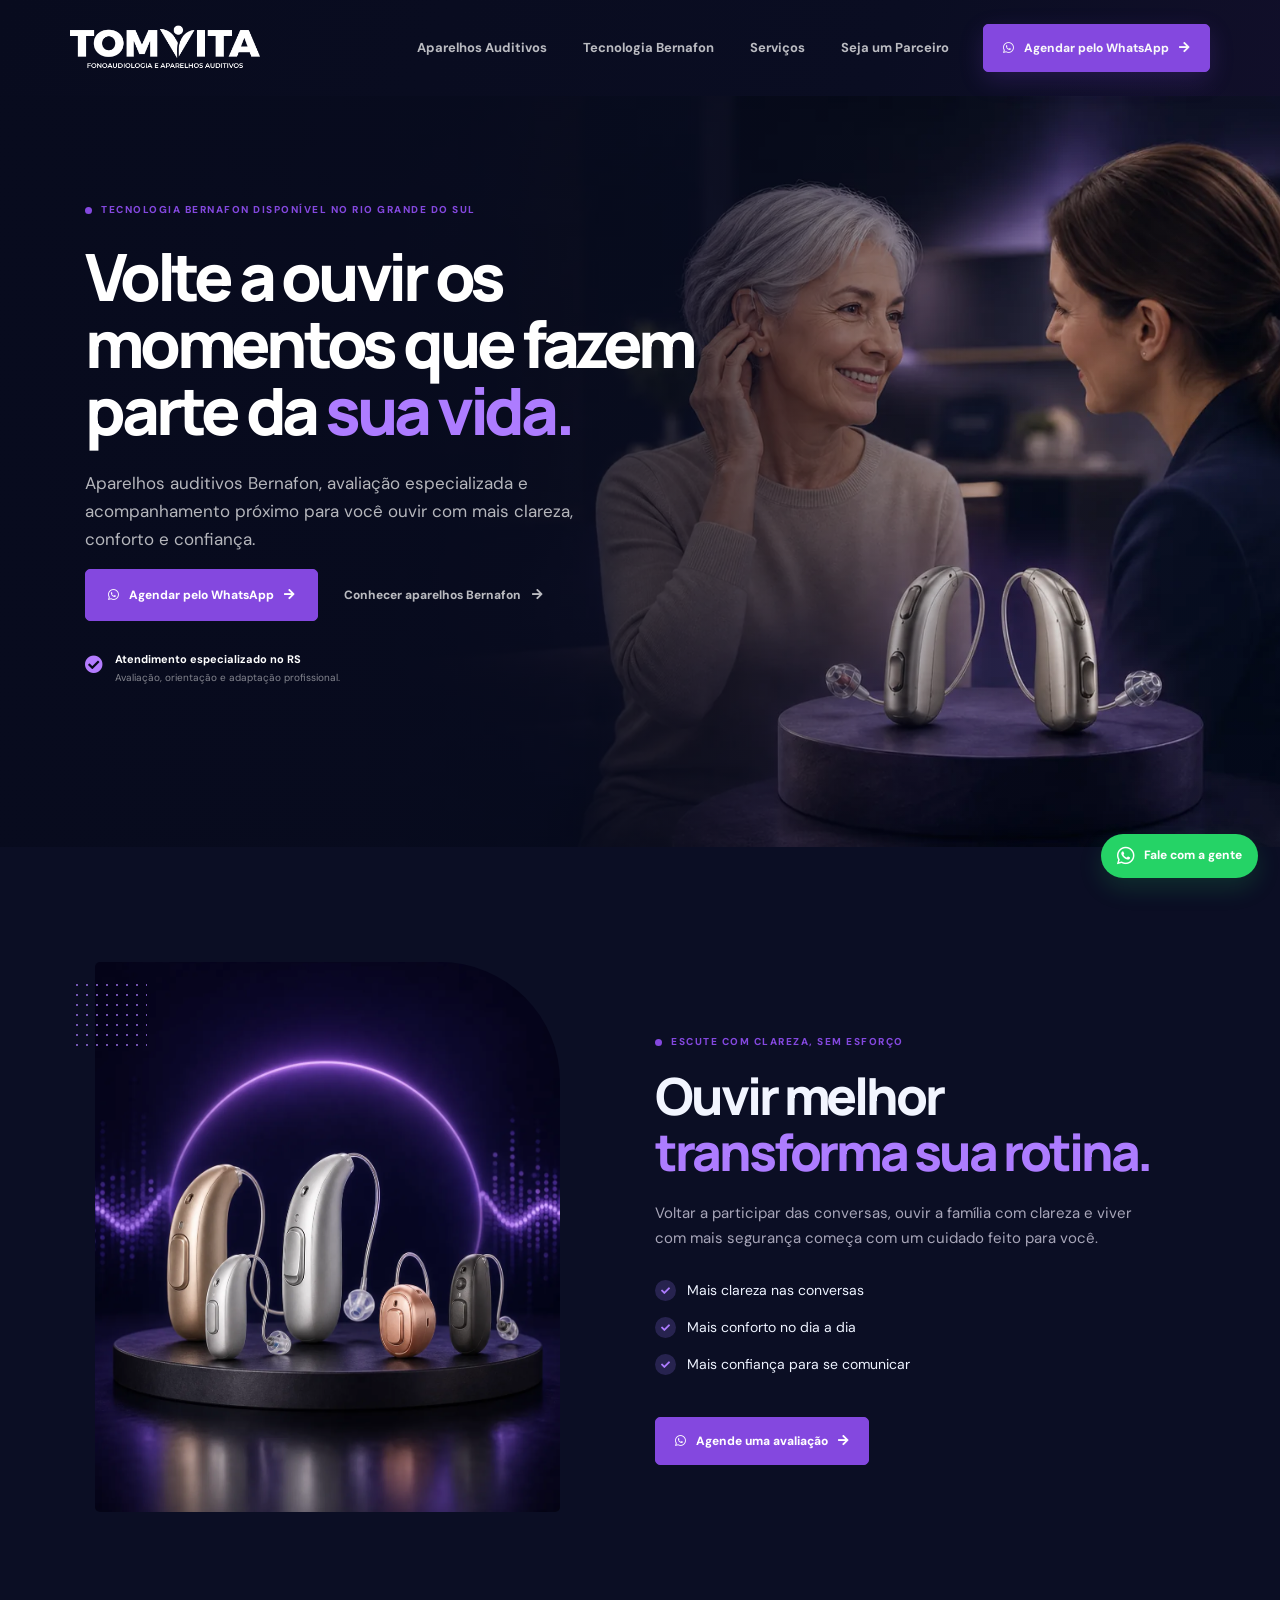
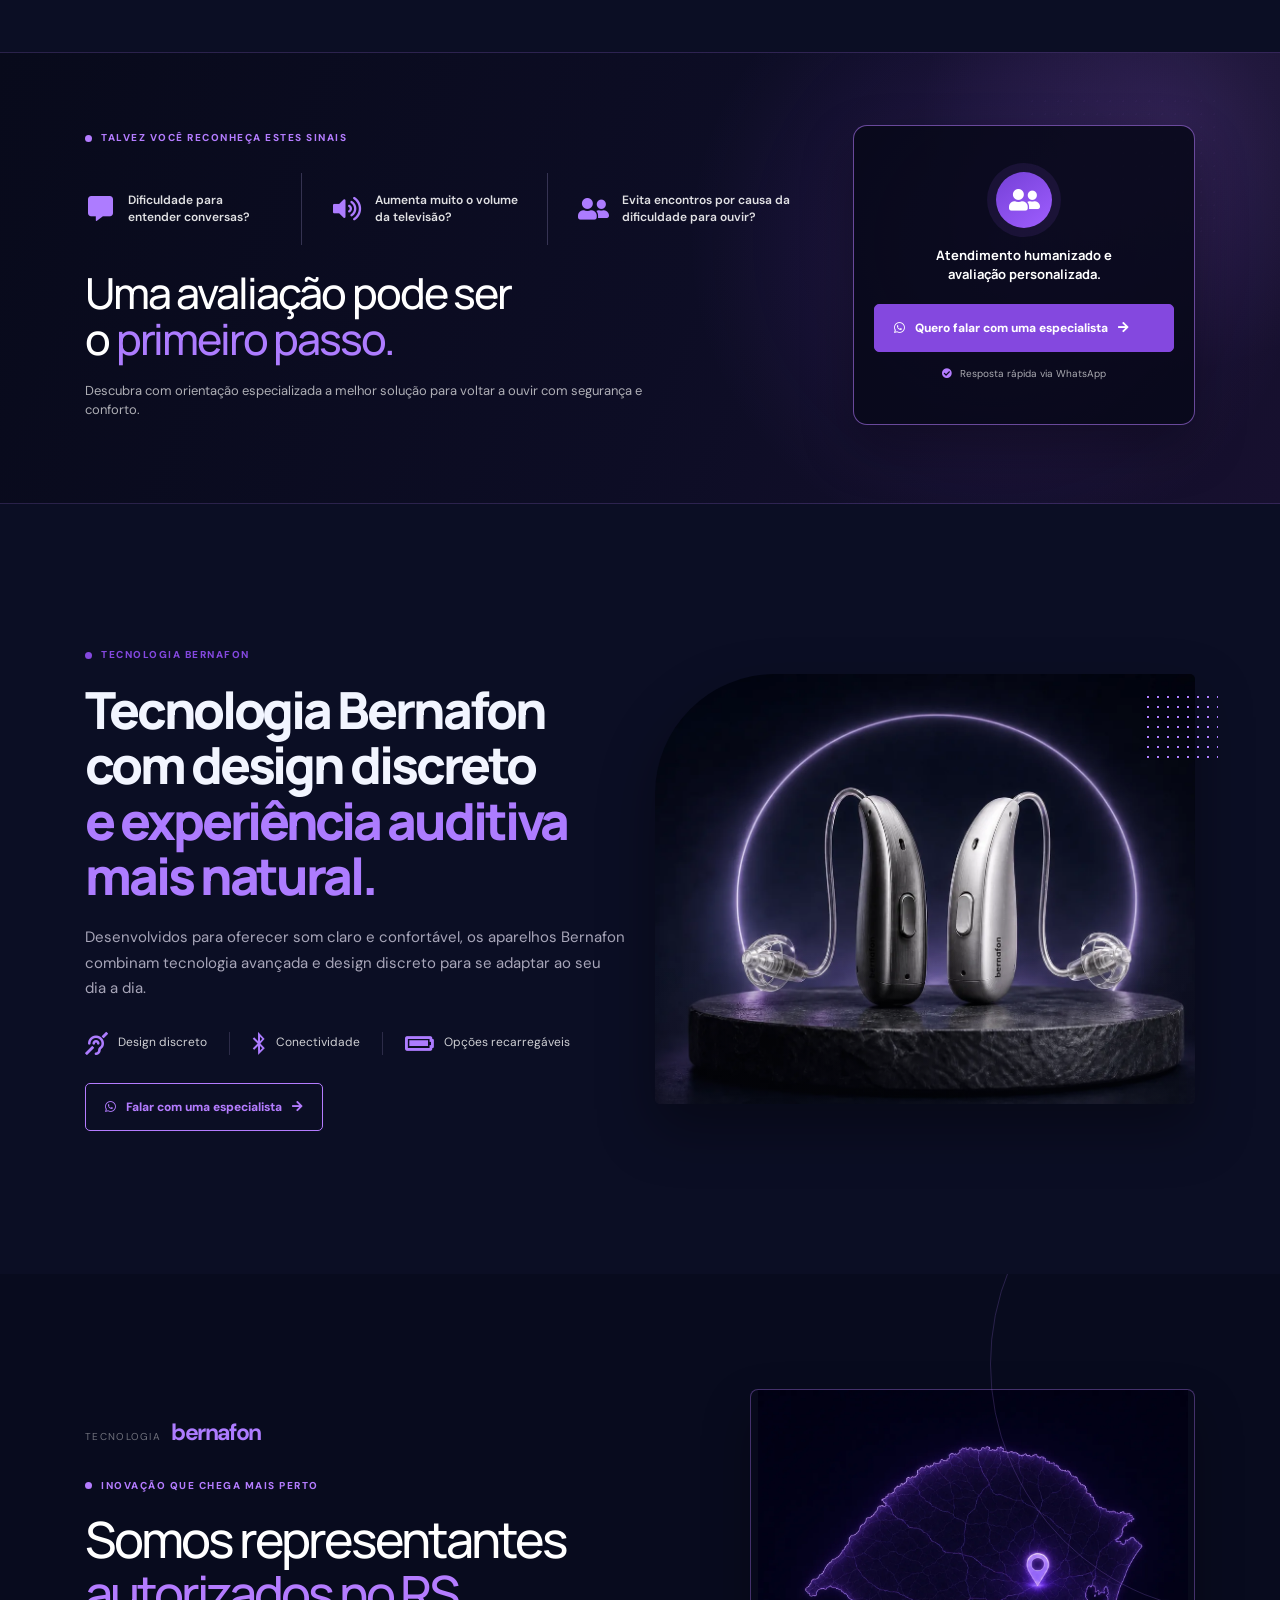
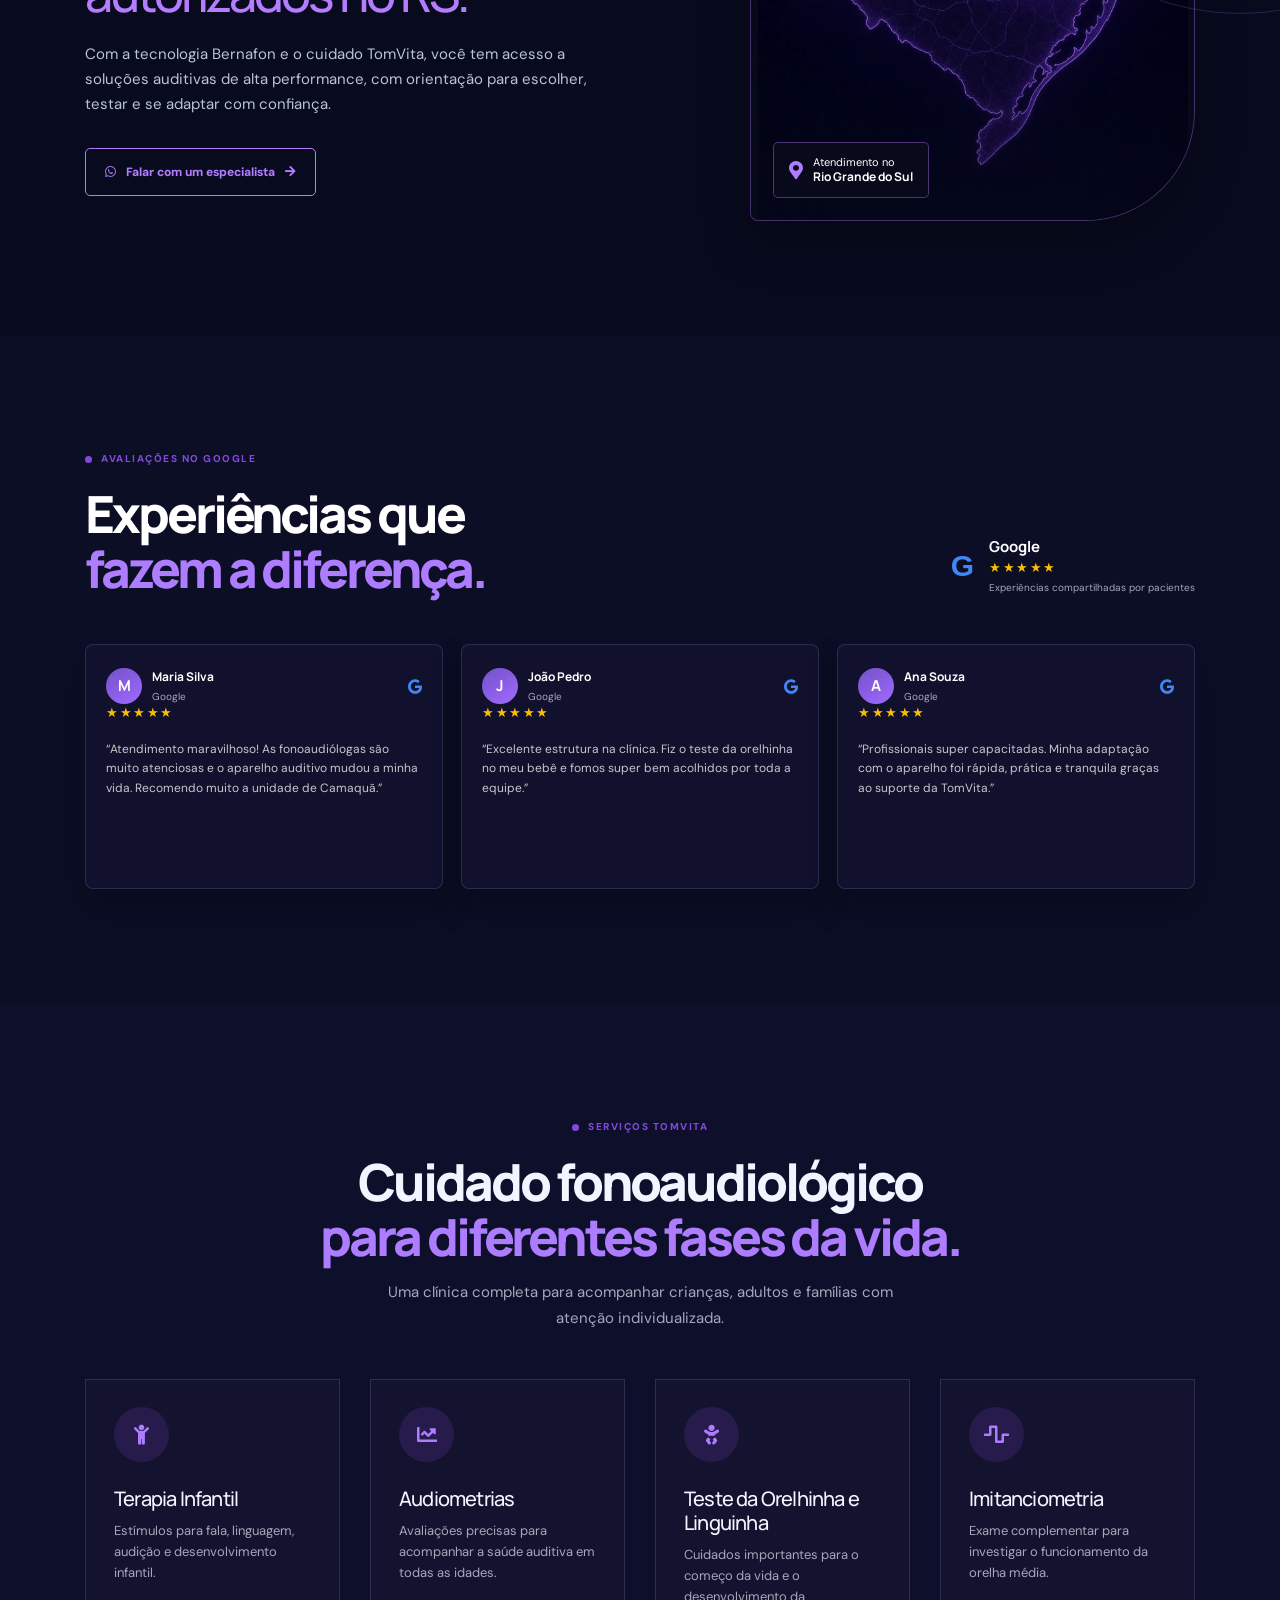
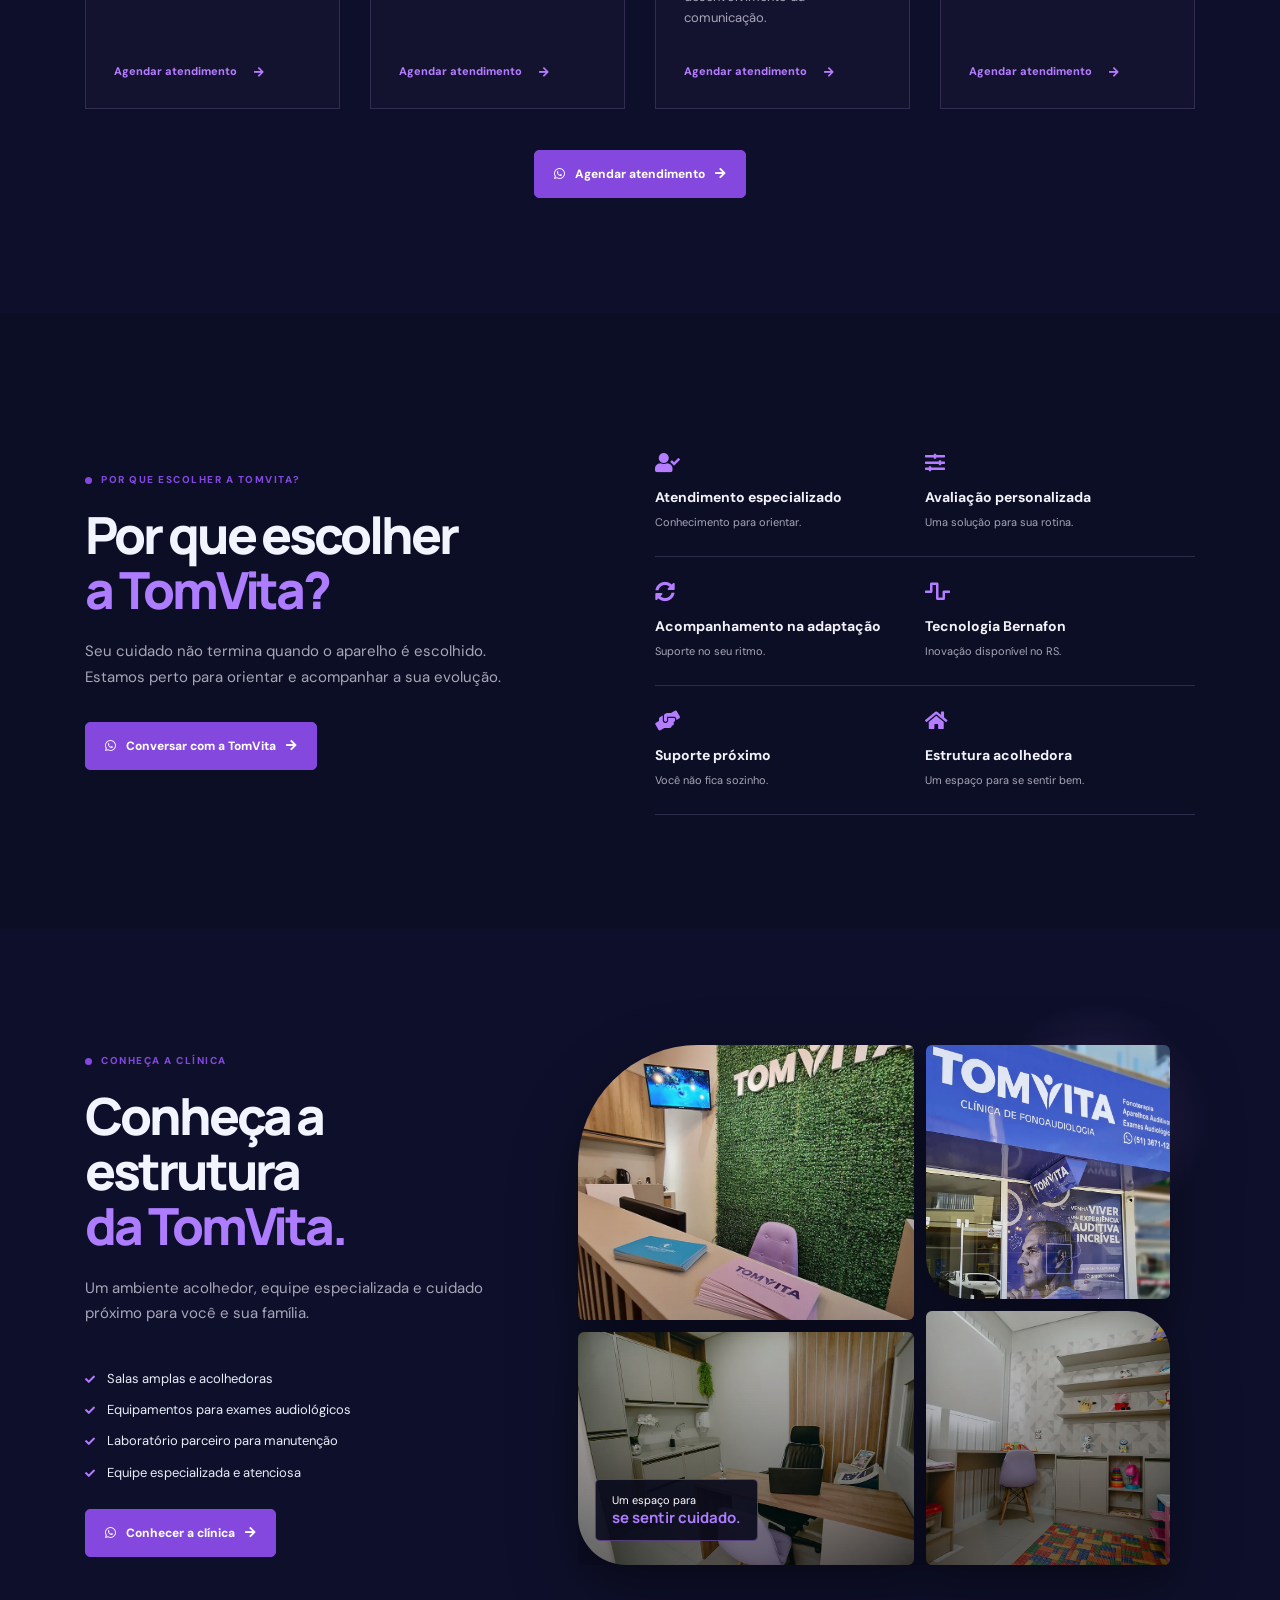
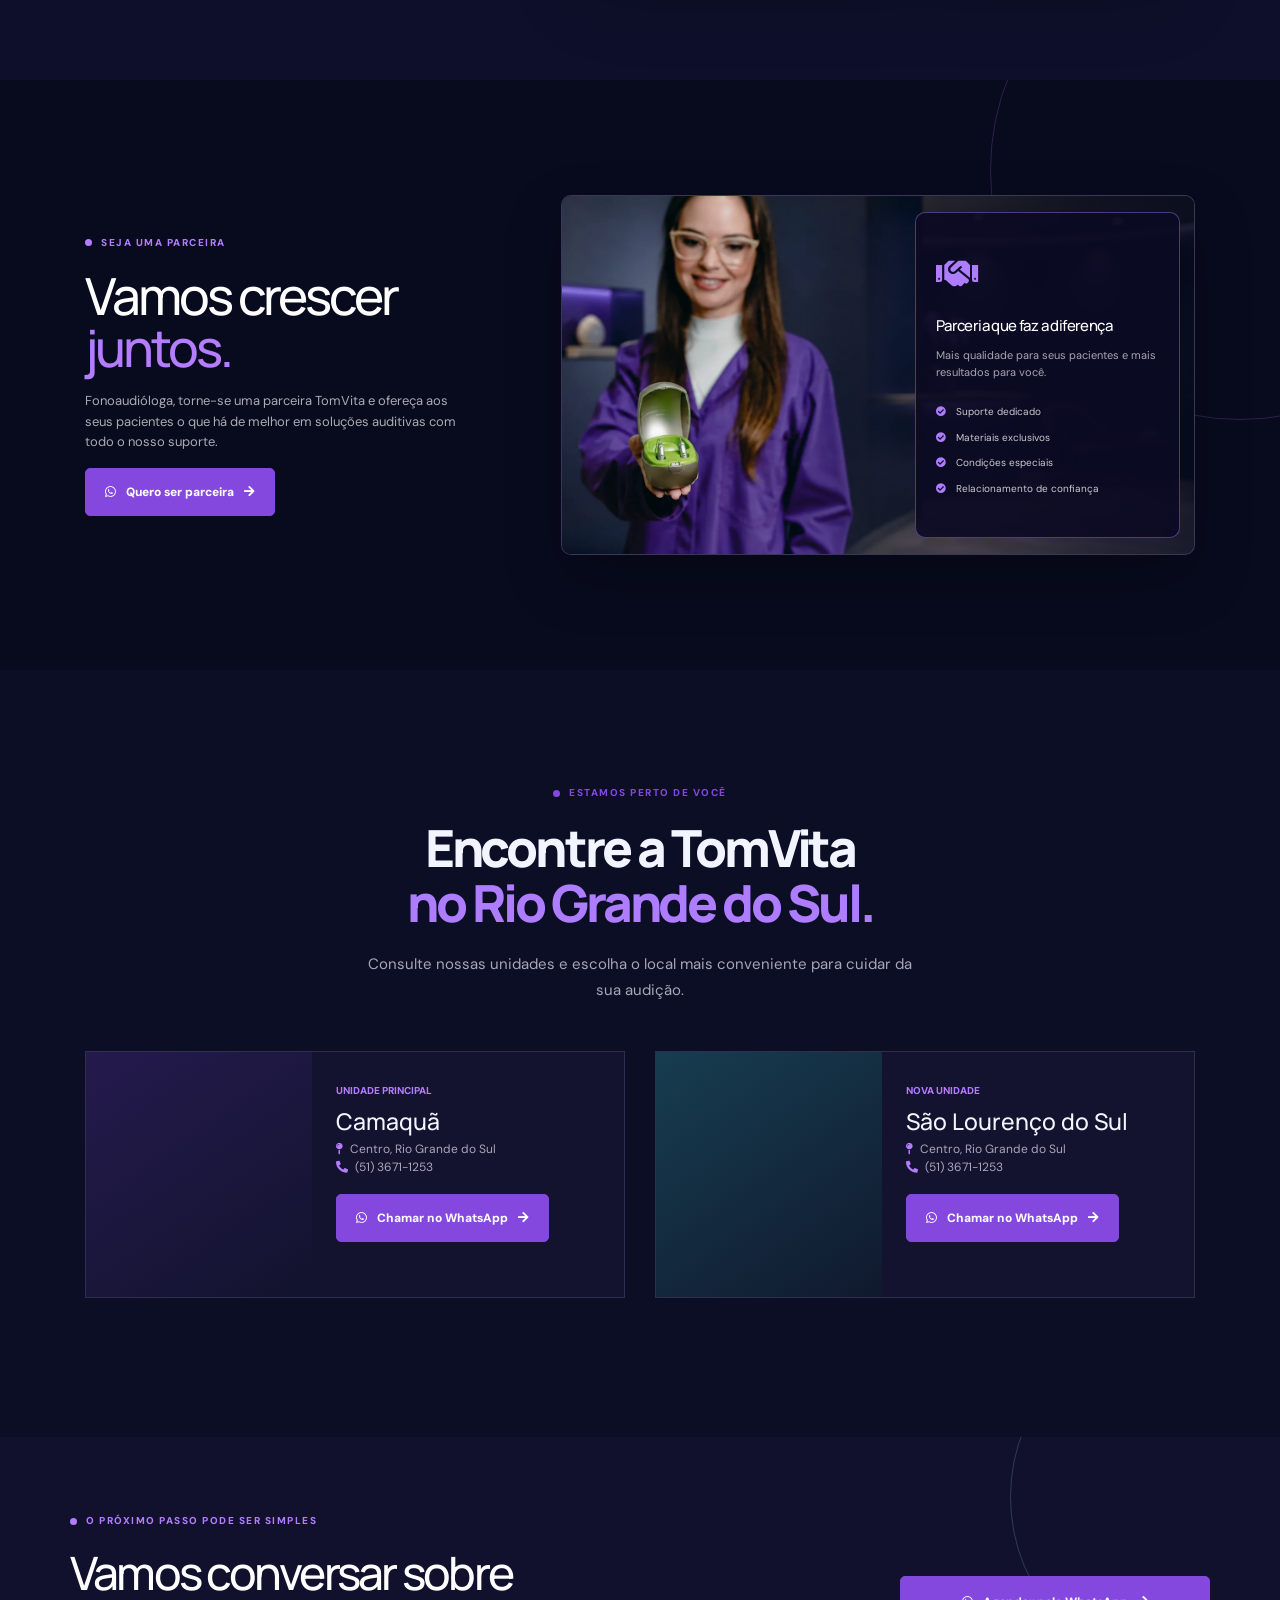
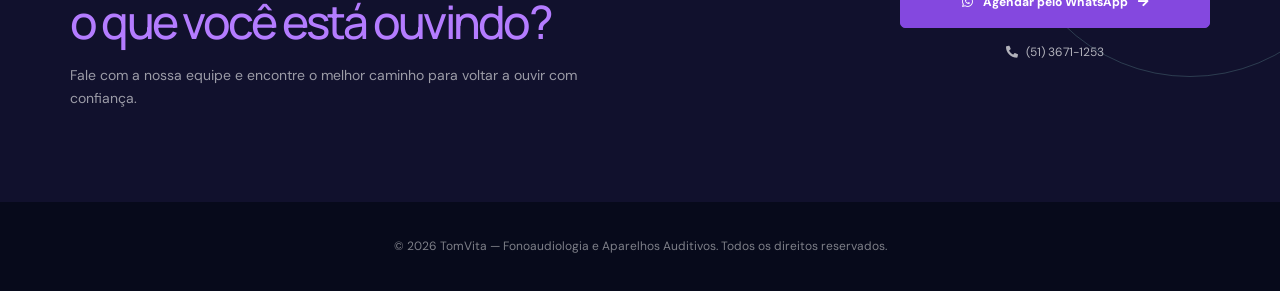
==== commit 11d03ed3: "Align Bernafon specialist button" ====
--- a/index.html
+++ b/index.html
@@ -162,7 +162,7 @@
               <h2>Tecnologia Bernafon com design discreto<br><strong>e experiência auditiva mais natural.</strong></h2>
               <p class="lead-copy">Desenvolvidos para oferecer som claro e confortável, os aparelhos Bernafon combinam tecnologia avançada e design discreto para se adaptar ao seu dia a dia.</p>
               <div class="models-benefits"><div><i class="fas fa-deaf"></i><span>Design discreto</span></div><div><i class="fab fa-bluetooth-b"></i><span>Conectividade</span></div><div><i class="fas fa-battery-full"></i><span>Opções recarregáveis</span></div></div>
-              <div class="models-actions reveal"><a href="https://wa.me/555136711253?text=Ol%C3%A1%2C%20gostaria%20de%20falar%20sobre%20os%20aparelhos%20Bernafon%20da%20TomVita." target="_blank" rel="noopener" class="btn btn-ghost"><i class="fab fa-whatsapp mr-2"></i>Falar com uma especialista<i class="fas fa-arrow-right ml-2"></i></a></div>
+              <div class="models-actions reveal"><a href="https://wa.me/555136711253?text=Ol%C3%A1%2C%20gostaria%20de%20falar%20sobre%20os%20aparelhos%20Bernafon%20da%20TomVita." target="_blank" rel="noopener" class="btn btn-outline-aqua"><i class="fab fa-whatsapp mr-2"></i>Falar com uma especialista<i class="fas fa-arrow-right ml-2"></i></a></div>
             </div>
             <div class="col-lg-6 mt-5 mt-lg-0 reveal"><div class="models-feature-visual"><img src="assets/images/tomvita-bernafon-feature-marked.webp" alt="Dois aparelhos auditivos Bernafon em pedestal de pedra escura"></div></div>
           </div>
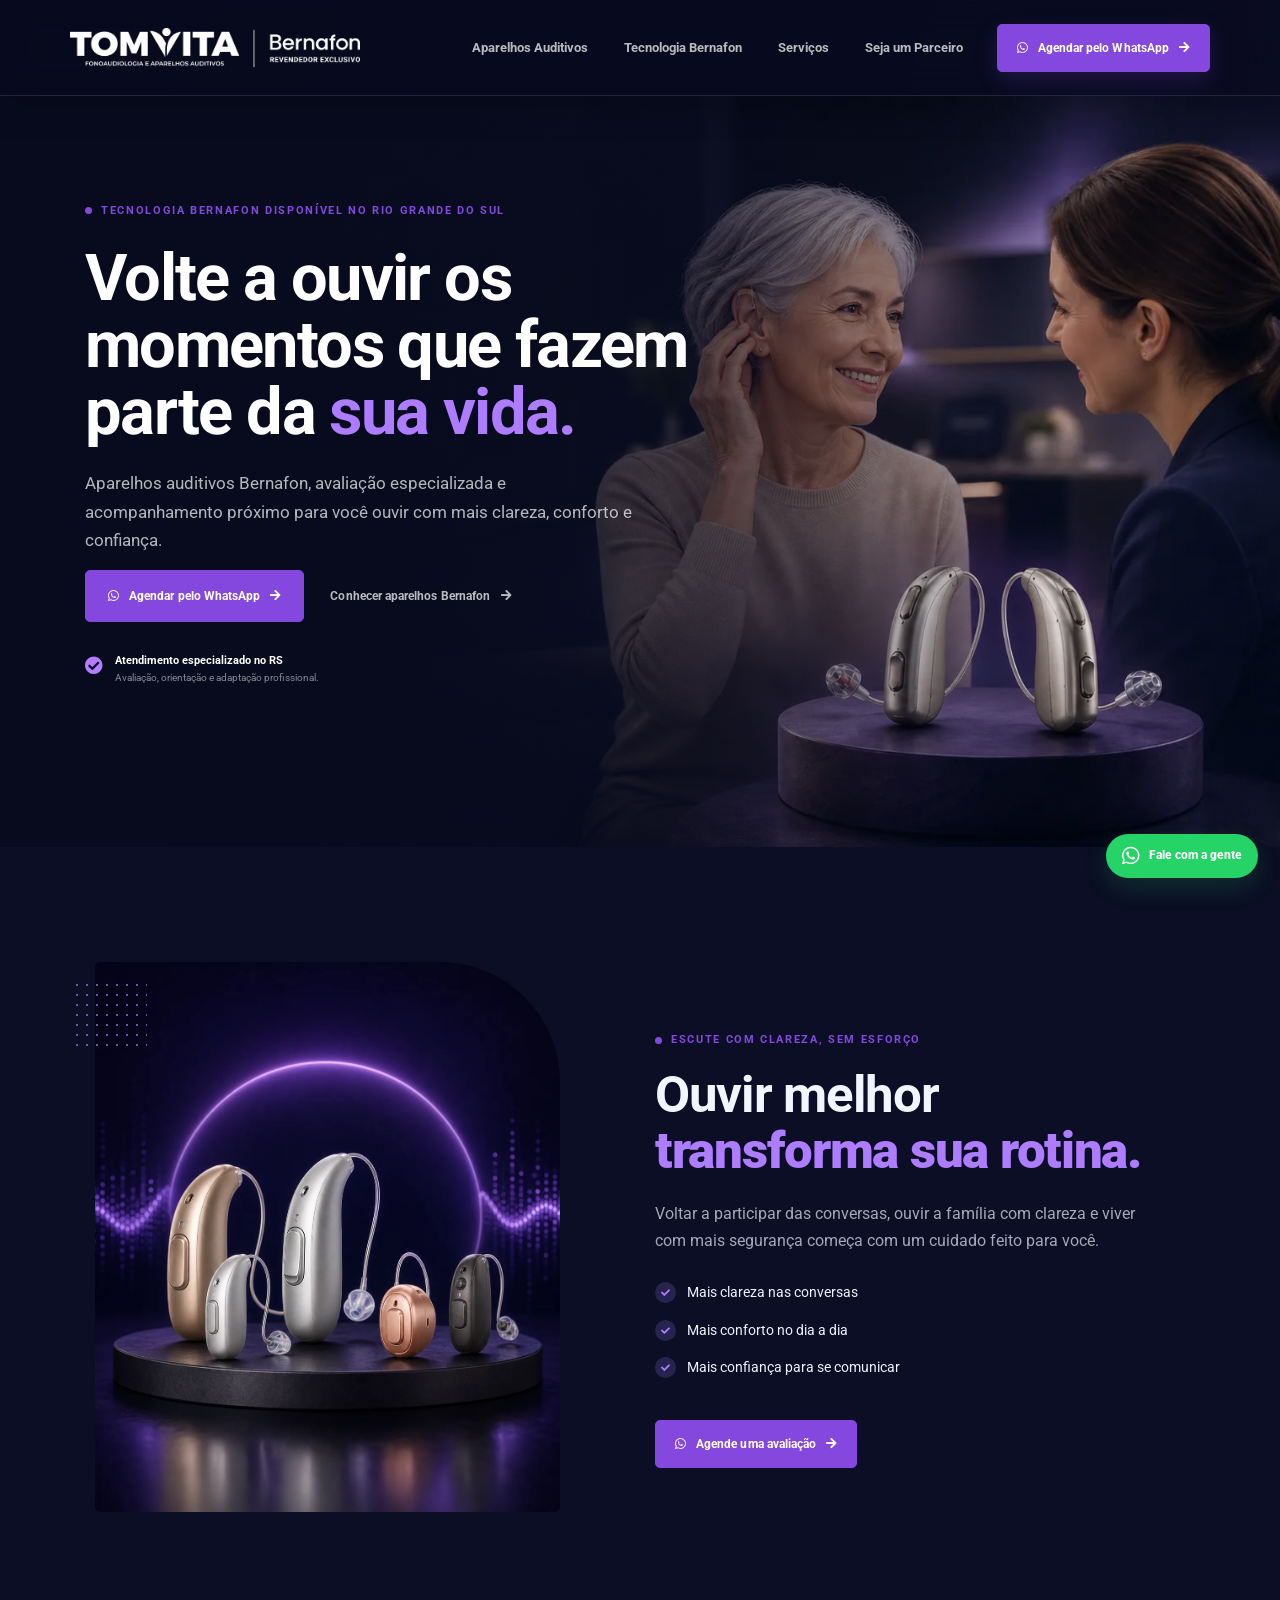
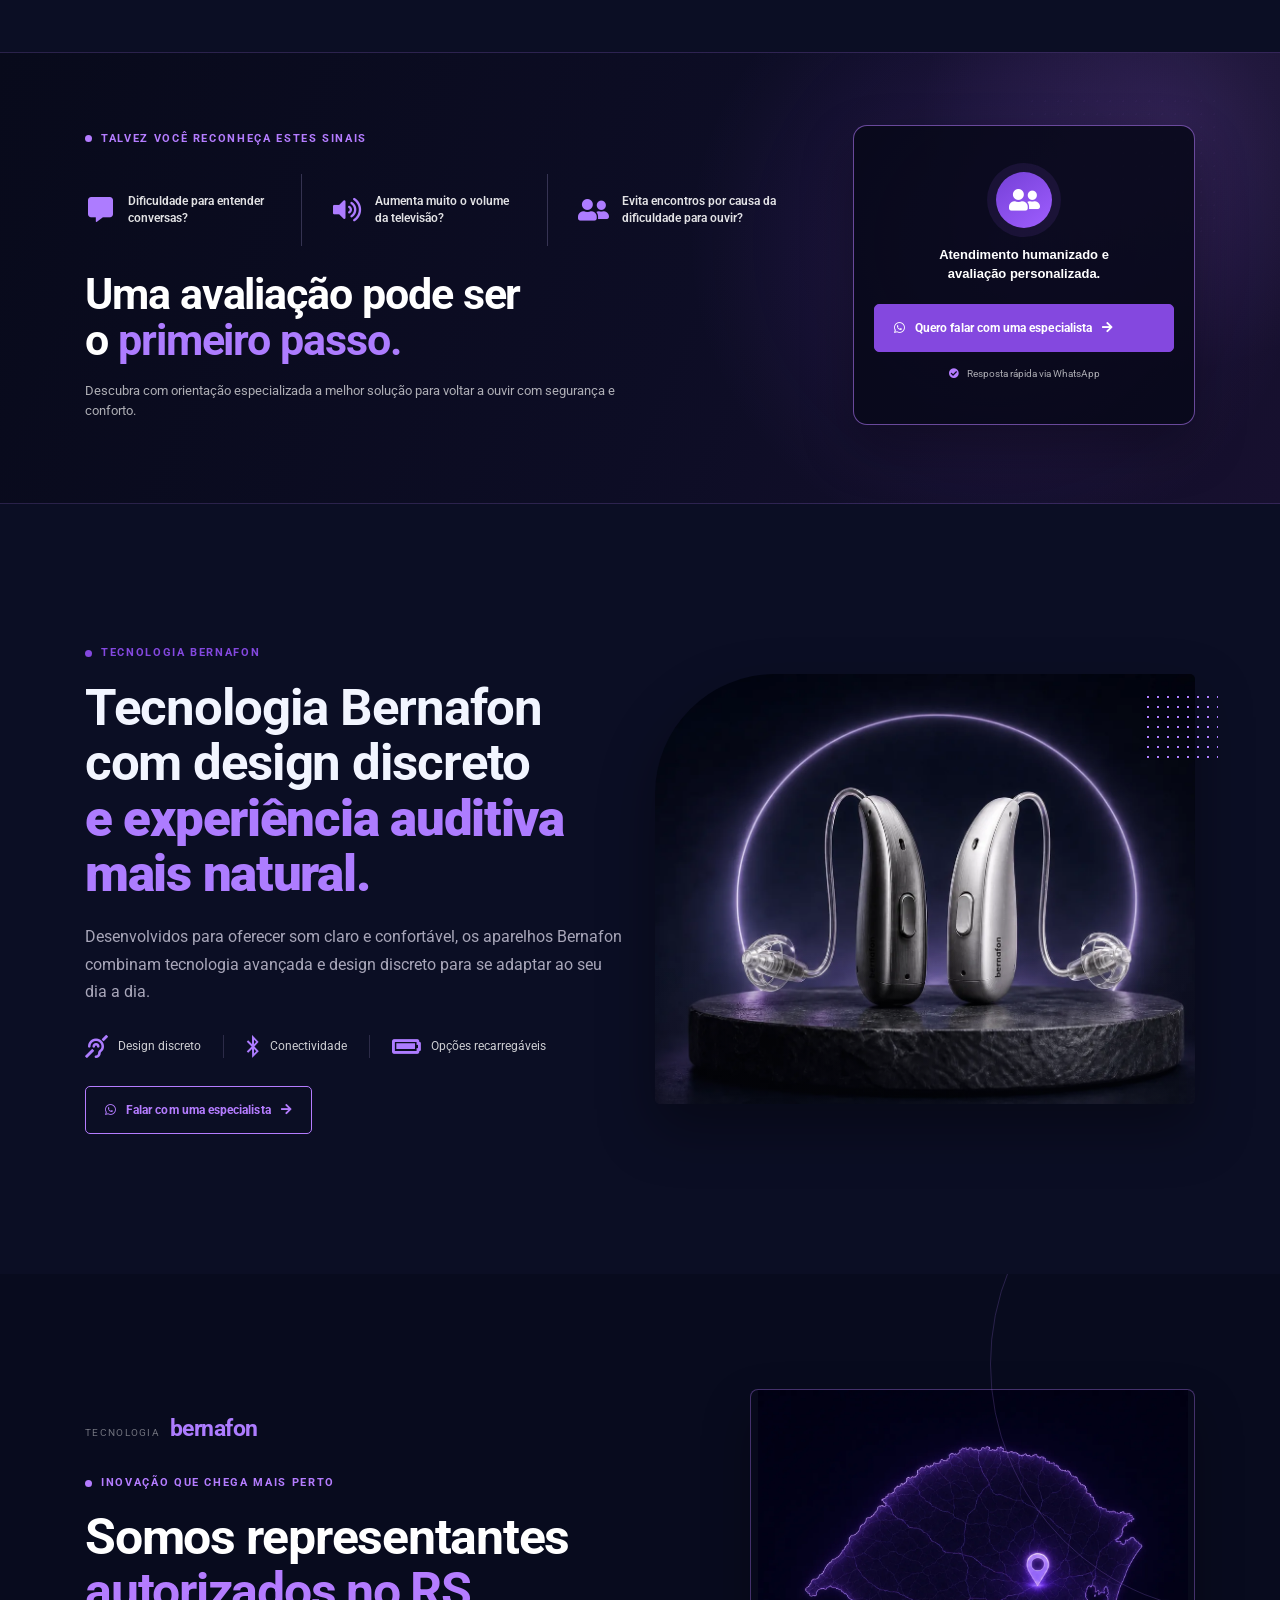
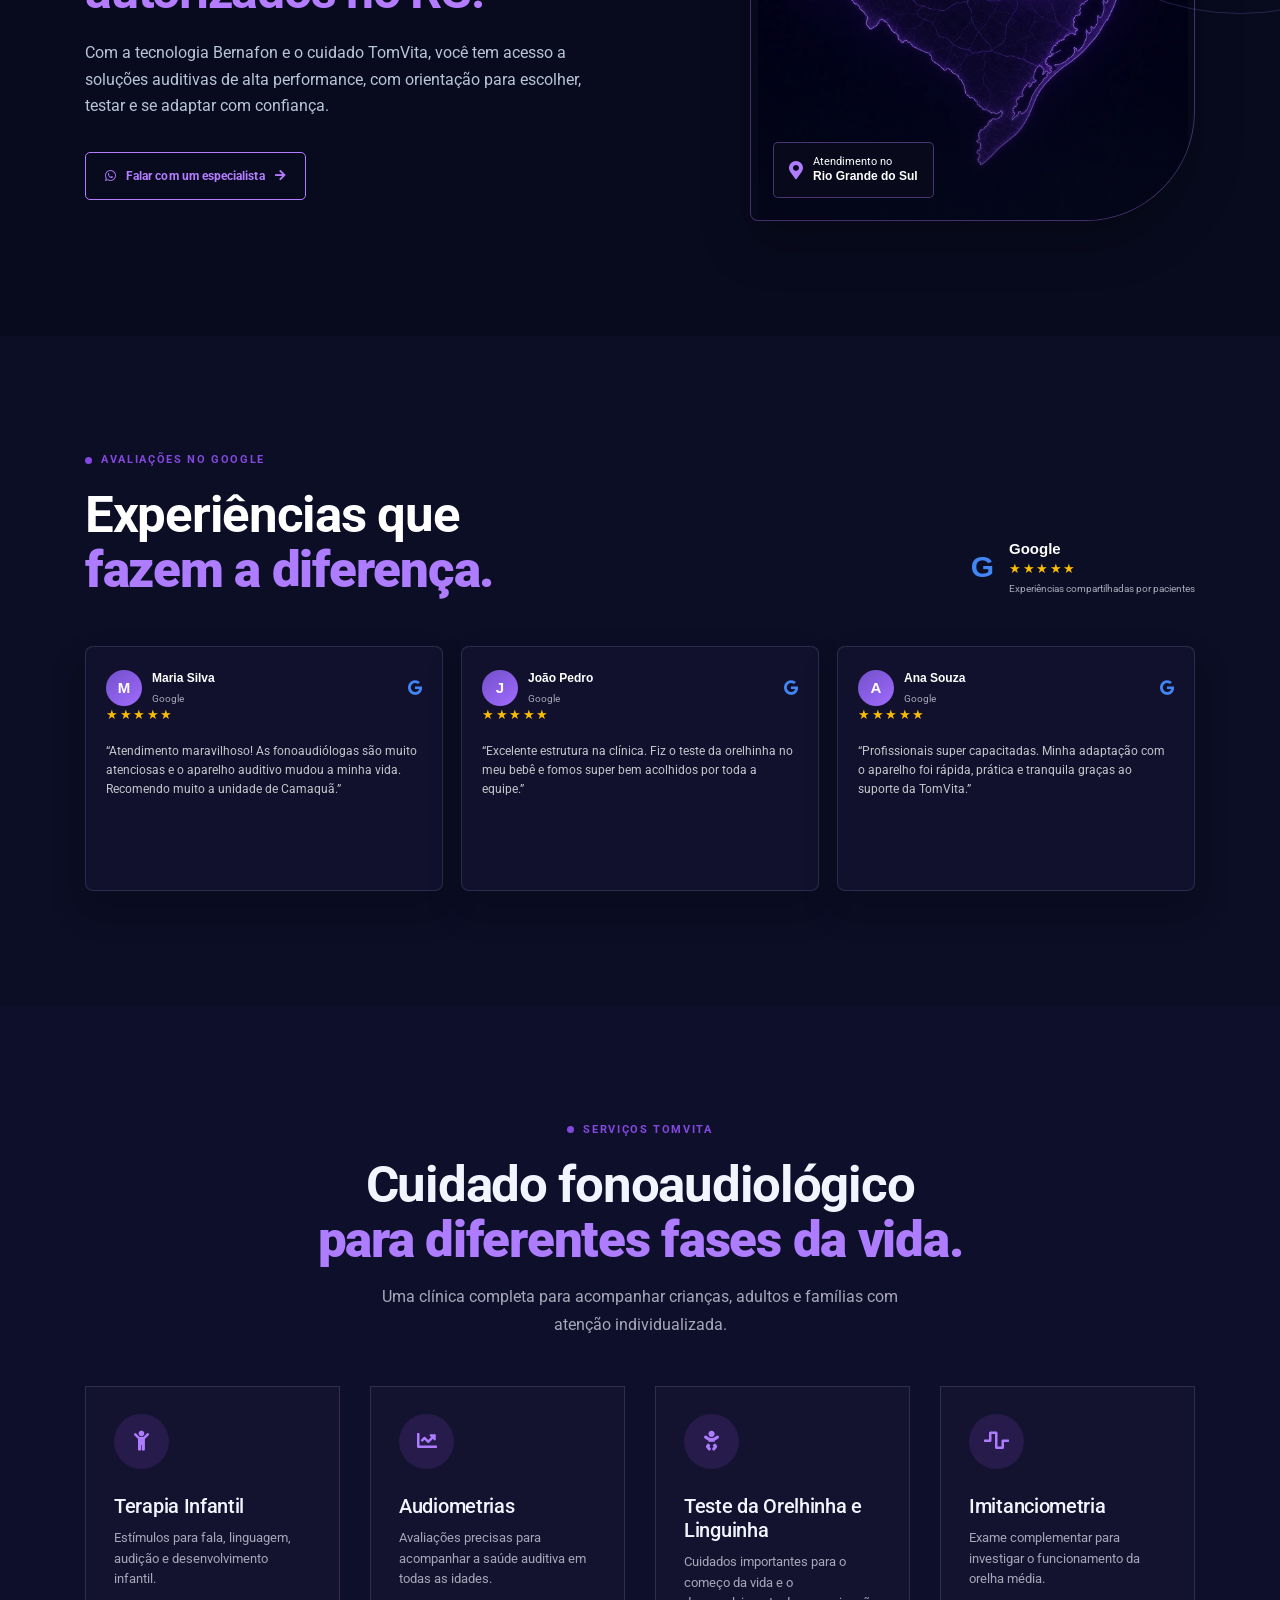
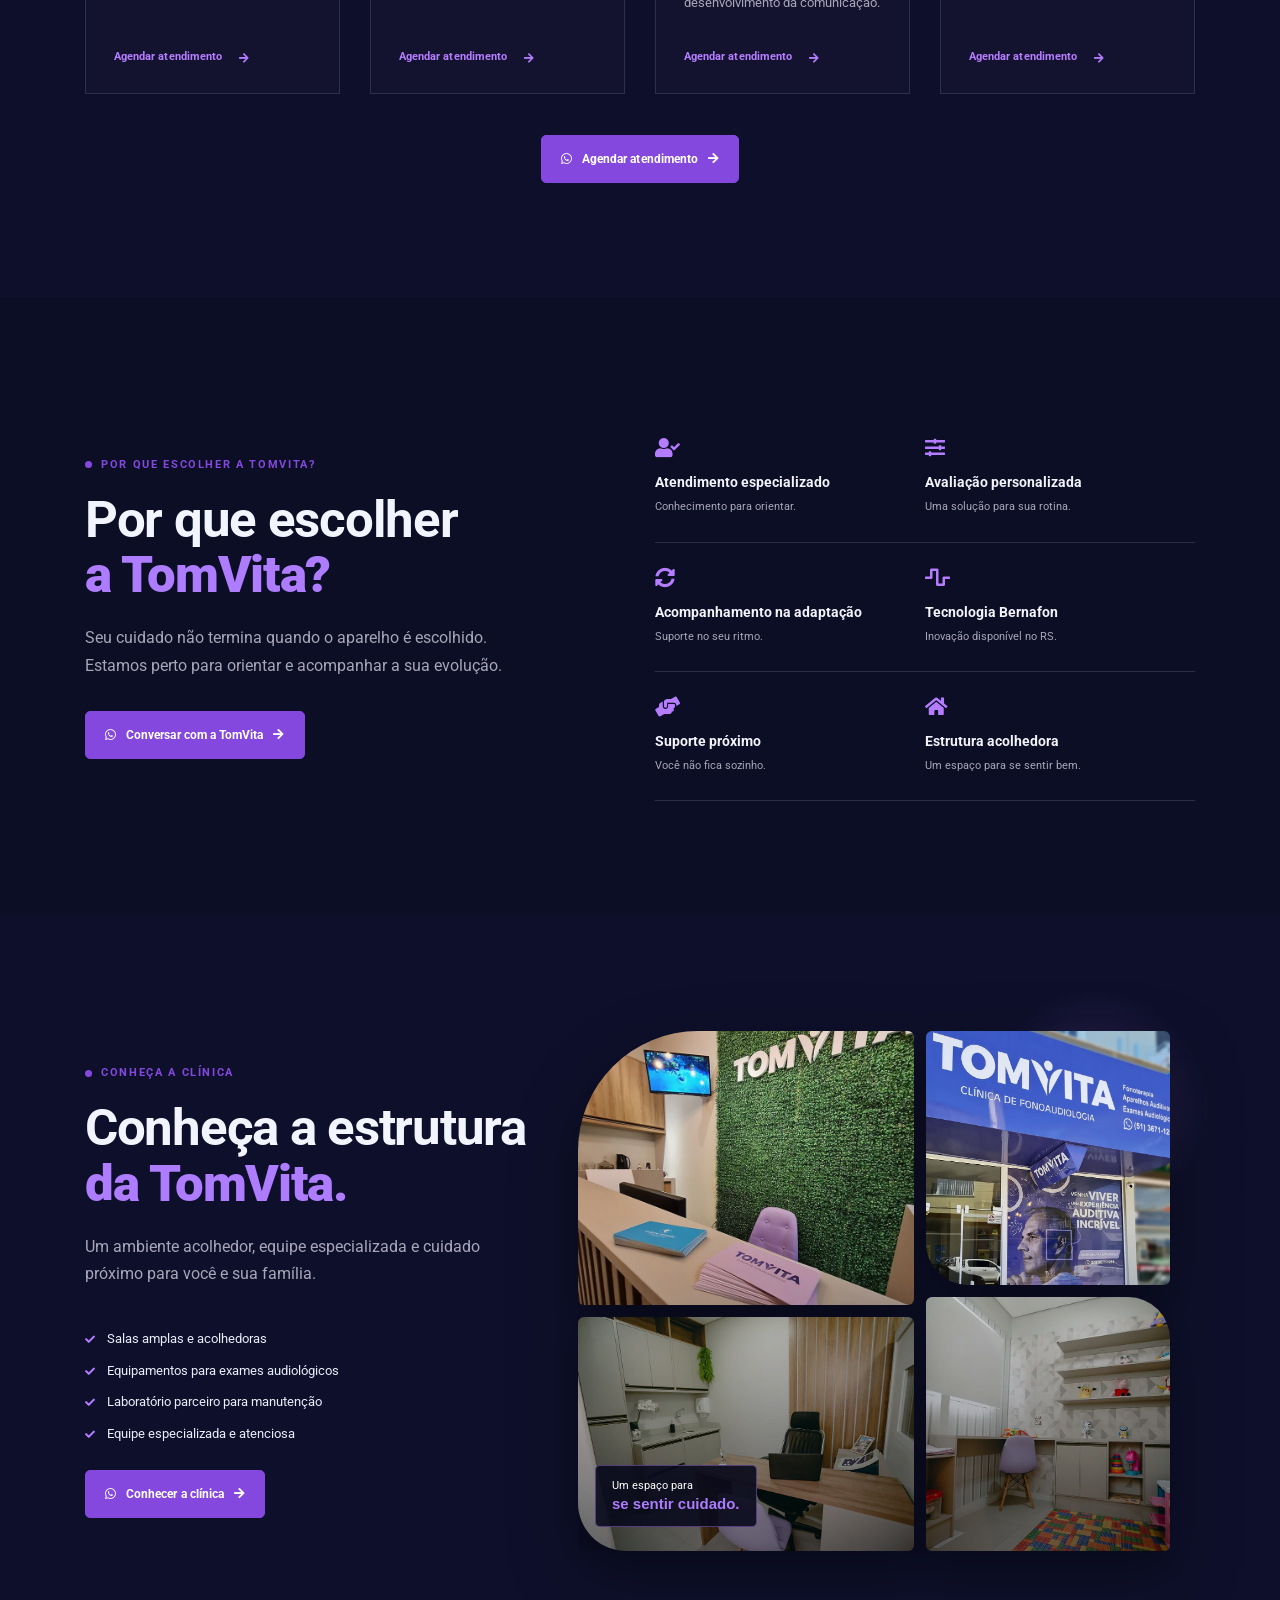
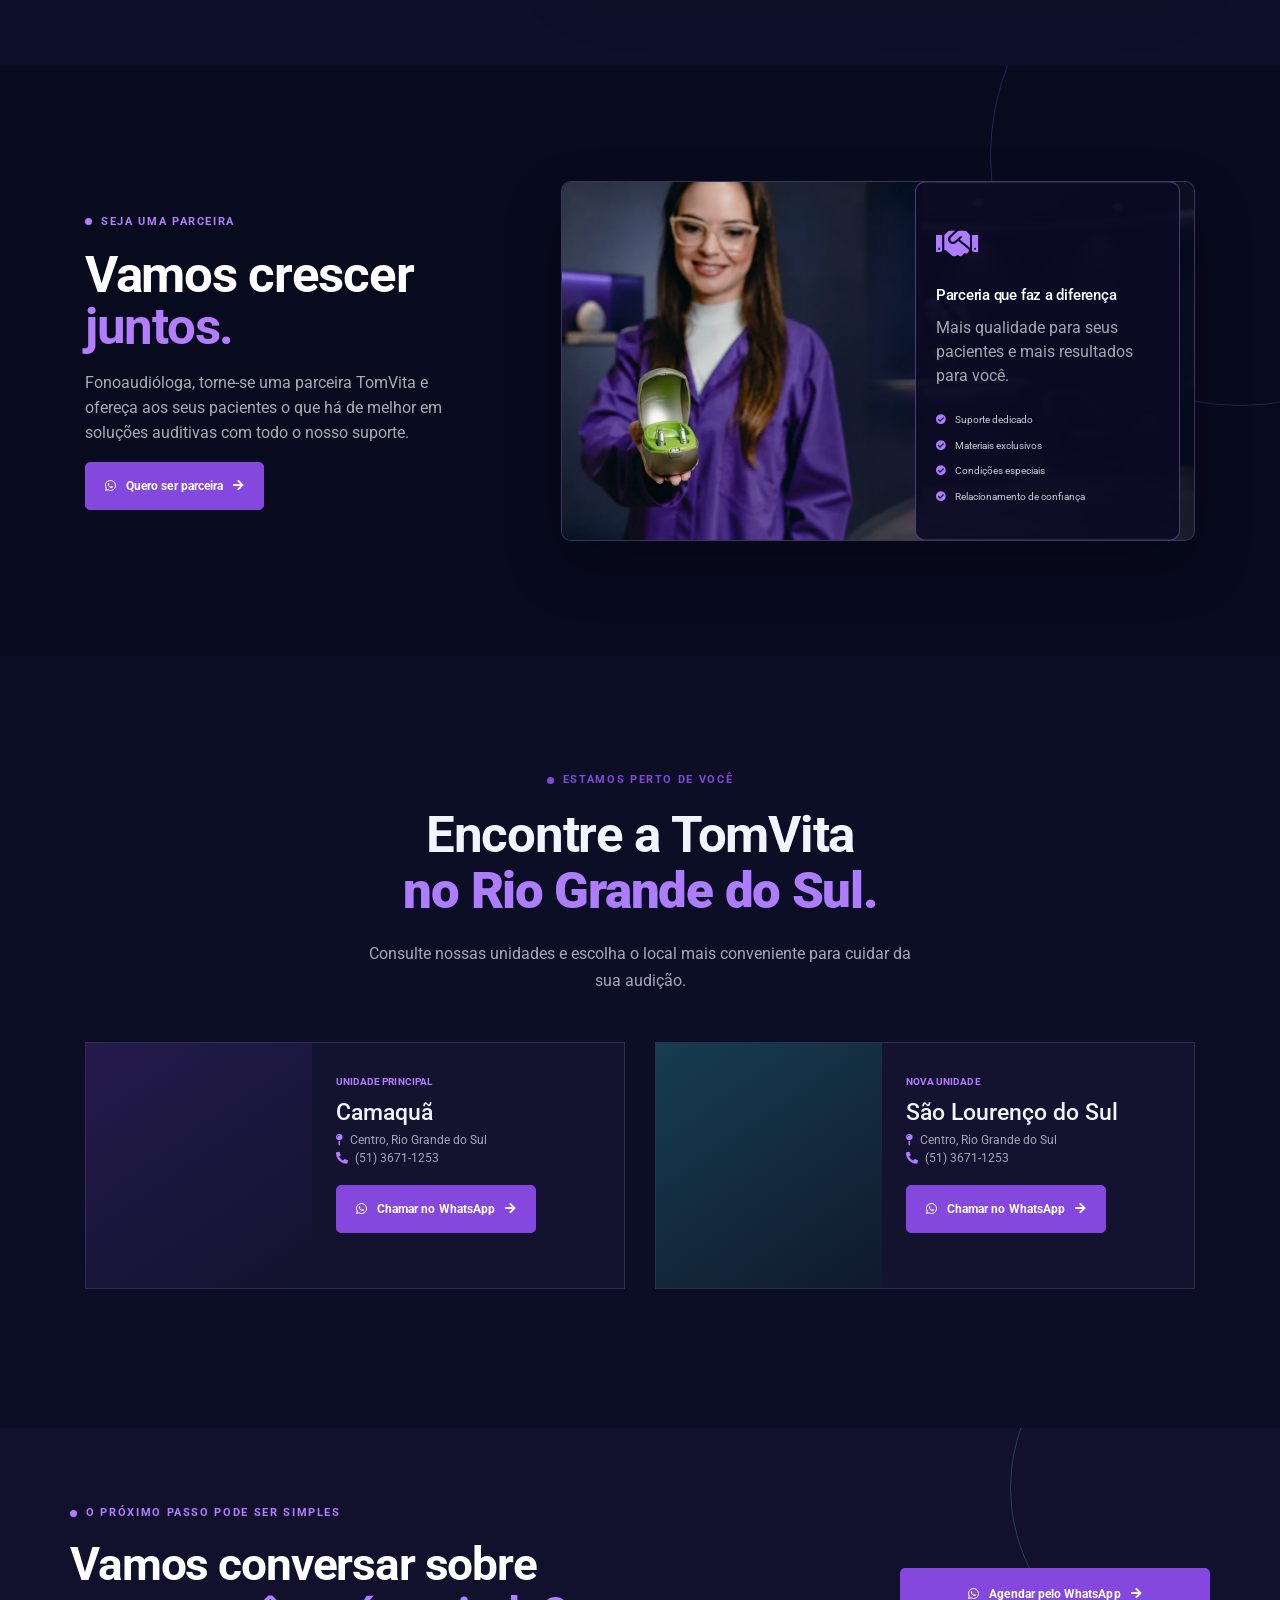
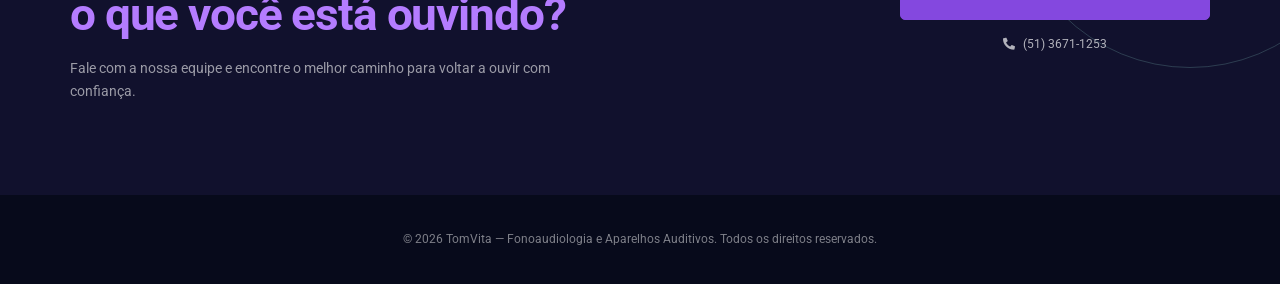
==== commit 8b194ab7: "Fix header navigation and partner card spacing" ====
--- a/index.html
+++ b/index.html
@@ -93,7 +93,7 @@
 
     <link rel="preconnect" href="https://fonts.googleapis.com">
     <link rel="preconnect" href="https://fonts.gstatic.com" crossorigin>
-    <link href="https://fonts.googleapis.com/css2?family=DM+Sans:wght@400;500;600;700&family=Manrope:wght@600;700;800&display=swap" rel="stylesheet">
+    <link href="https://fonts.googleapis.com/css2?family=Roboto:wght@400;500;700;900&display=swap" rel="stylesheet">
     <link rel="stylesheet" href="https://cdn.jsdelivr.net/npm/bootstrap@4.5.0/dist/css/bootstrap.min.css">
     <link rel="stylesheet" href="https://cdnjs.cloudflare.com/ajax/libs/font-awesome/5.15.4/css/all.min.css">
     <link rel="stylesheet" href="assets/css/styles.css">
@@ -102,7 +102,7 @@
   <body>
     <header class="site-header" id="inicio">
       <nav class="navbar navbar-expand-lg navbar-dark container px-0">
-        <a class="navbar-brand" href="#inicio"><img src="assets/images/tomvita-logo.webp" alt="TomVita — Fonoaudiologia e aparelhos auditivos"></a>
+        <a class="navbar-brand" href="#inicio"><img src="assets/images/tomvita-bernafon-logo.webp" alt="TomVita — Revendedor exclusivo Bernafon"></a>
         <button class="navbar-toggler" type="button" data-toggle="collapse" data-target="#mainNav" aria-controls="mainNav" aria-expanded="false" aria-label="Abrir menu"><span class="navbar-toggler-icon"></span></button>
         <div class="collapse navbar-collapse" id="mainNav">
           <ul class="navbar-nav ml-auto align-items-lg-center">
@@ -110,7 +110,7 @@
             <li class="nav-item"><a class="nav-link" href="#bernafon">Tecnologia Bernafon</a></li>
             <li class="nav-item"><a class="nav-link" href="#servicos">Serviços</a></li>
             <li class="nav-item"><a class="nav-link" href="#parceiros">Seja um Parceiro</a></li>
-            <li class="nav-item ml-lg-3 mt-3 mt-lg-0"><a class="btn btn-outline-light nav-cta" href="#contato"><i class="fab fa-whatsapp mr-2"></i>Agendar pelo WhatsApp<i class="fas fa-arrow-right ml-2"></i></a></li>
+            <li class="nav-item ml-lg-3 mt-3 mt-lg-0"><a class="btn btn-coral nav-cta" href="https://wa.me/555136711253?text=Ol%C3%A1%2C%20vim%20pelo%20site%20da%20TomVita%20e%20gostaria%20de%20agendar%20uma%20avalia%C3%A7%C3%A3o." target="_blank" rel="noopener"><i class="fab fa-whatsapp mr-2"></i>Agendar pelo WhatsApp<i class="fas fa-arrow-right ml-2"></i></a></li>
           </ul>
         </div>
       </nav>
--- a/assets/css/styles.css
+++ b/assets/css/styles.css
@@ -252,3 +252,22 @@
 }
 
 @media (max-width:991.98px){.clinic-section .clinic-mosaic{width:100%}}
+
+body{font-family:"Roboto",sans-serif}
+h1,h2,h3,h4,.navbar-brand,.image-prompt strong,.testimonial-highlight blockquote,.brand-lockup strong,.gallery-label strong{font-family:"Roboto",sans-serif}
+.lead-copy,.section-head .lead-copy,.section-dark-purple p,.partner-copy p{font-size:16px}
+.site-header{padding-top:96px}
+.site-header>.navbar{background:rgba(8,11,30,.72);backdrop-filter:blur(18px);-webkit-backdrop-filter:blur(18px);border-bottom:1px solid rgba(206,191,255,.14);box-shadow:0 12px 34px rgba(0,0,0,.18);height:96px;left:0;max-width:none;padding-left:max(15px,calc((100% - 1140px)/2))!important;padding-right:max(15px,calc((100% - 1140px)/2))!important;position:fixed;right:0;top:0;transition:background .25s ease,box-shadow .25s ease;z-index:1000}
+.navbar-brand img{width:290px}
+@media (max-width:991.98px){.site-header{padding-top:96px}.site-header>.navbar{height:96px}}
+@media (max-width:575.98px){.site-header{padding-top:78px}.site-header>.navbar{height:78px}.navbar-brand img{width:220px}}
+.eyebrow{font-size:11px;font-weight:700}
+.hero-copy h1,.listen-section h2,.models-section h2,.services-section h2,.why-section h2,.clinic-section h2,.locations-section h2,.conversion-inner h2,.section-dark-purple h2,.final-cta h2,.google-reviews-header h2{font-weight:700;letter-spacing:-.025em}
+.hearing-body h3,.service-card h3,.partner-card h3{letter-spacing:-.015em}
+.btn,.nav-cta,.hero-secondary,.whatsapp-link,.service-card a,.location-tag,.map-placeholder span,.hearing-image span,.hearing-body small{font-weight:700;letter-spacing:.005em}
+.brand-lockup strong{letter-spacing:-.025em}
+.nav-cta{background:var(--purple);border-color:var(--purple);color:#fff!important;box-shadow:0 8px 24px rgba(132,72,223,.2)}
+.nav-cta:hover,.nav-cta:focus{background:var(--violet);border-color:var(--violet);box-shadow:0 12px 30px rgba(132,72,223,.28);color:#fff!important;transform:translateY(-2px)}
+.partner-card{bottom:auto;height:auto;padding:34px 20px;top:50%;transform:translateY(-50%)}
+.partner-card li:last-child{margin-bottom:0}
+@media (max-width:575.98px){.partner-card{bottom:auto;padding:29px 13px;top:50%;transform:translateY(-50%)}}
